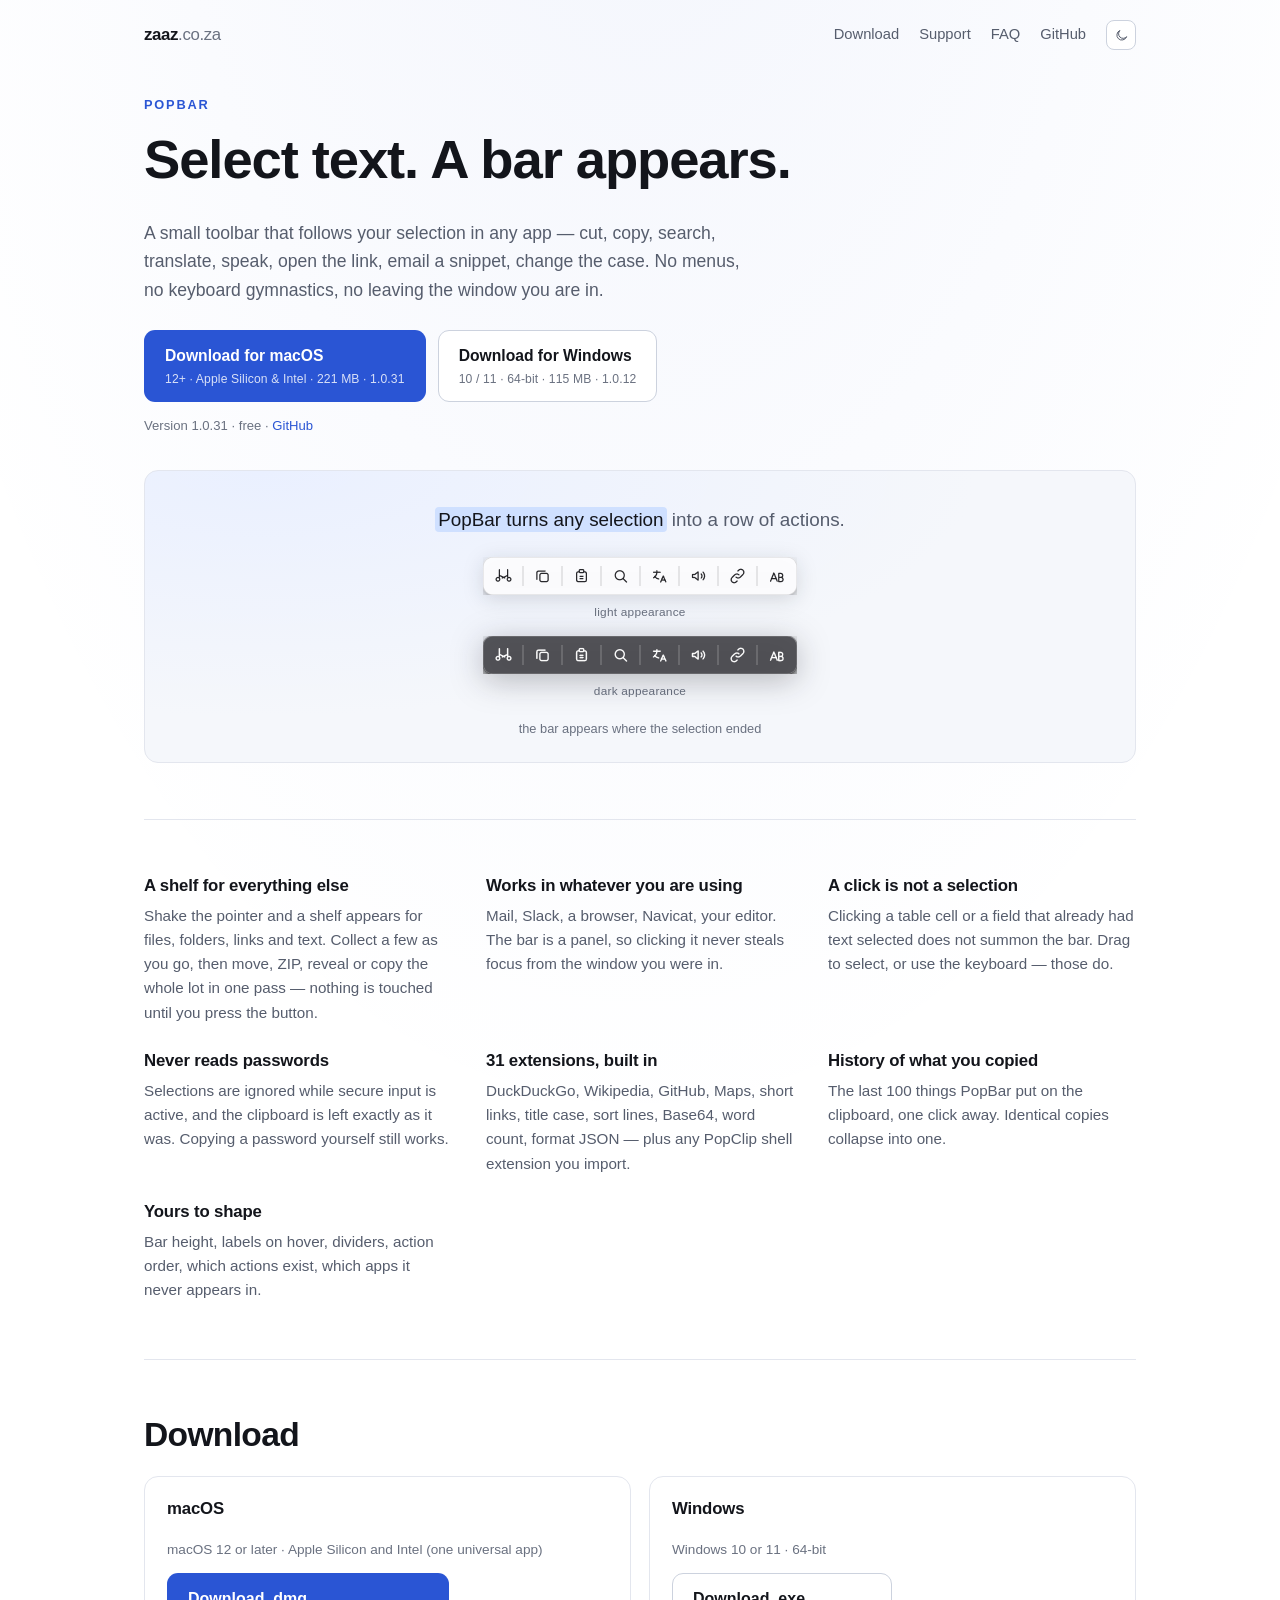
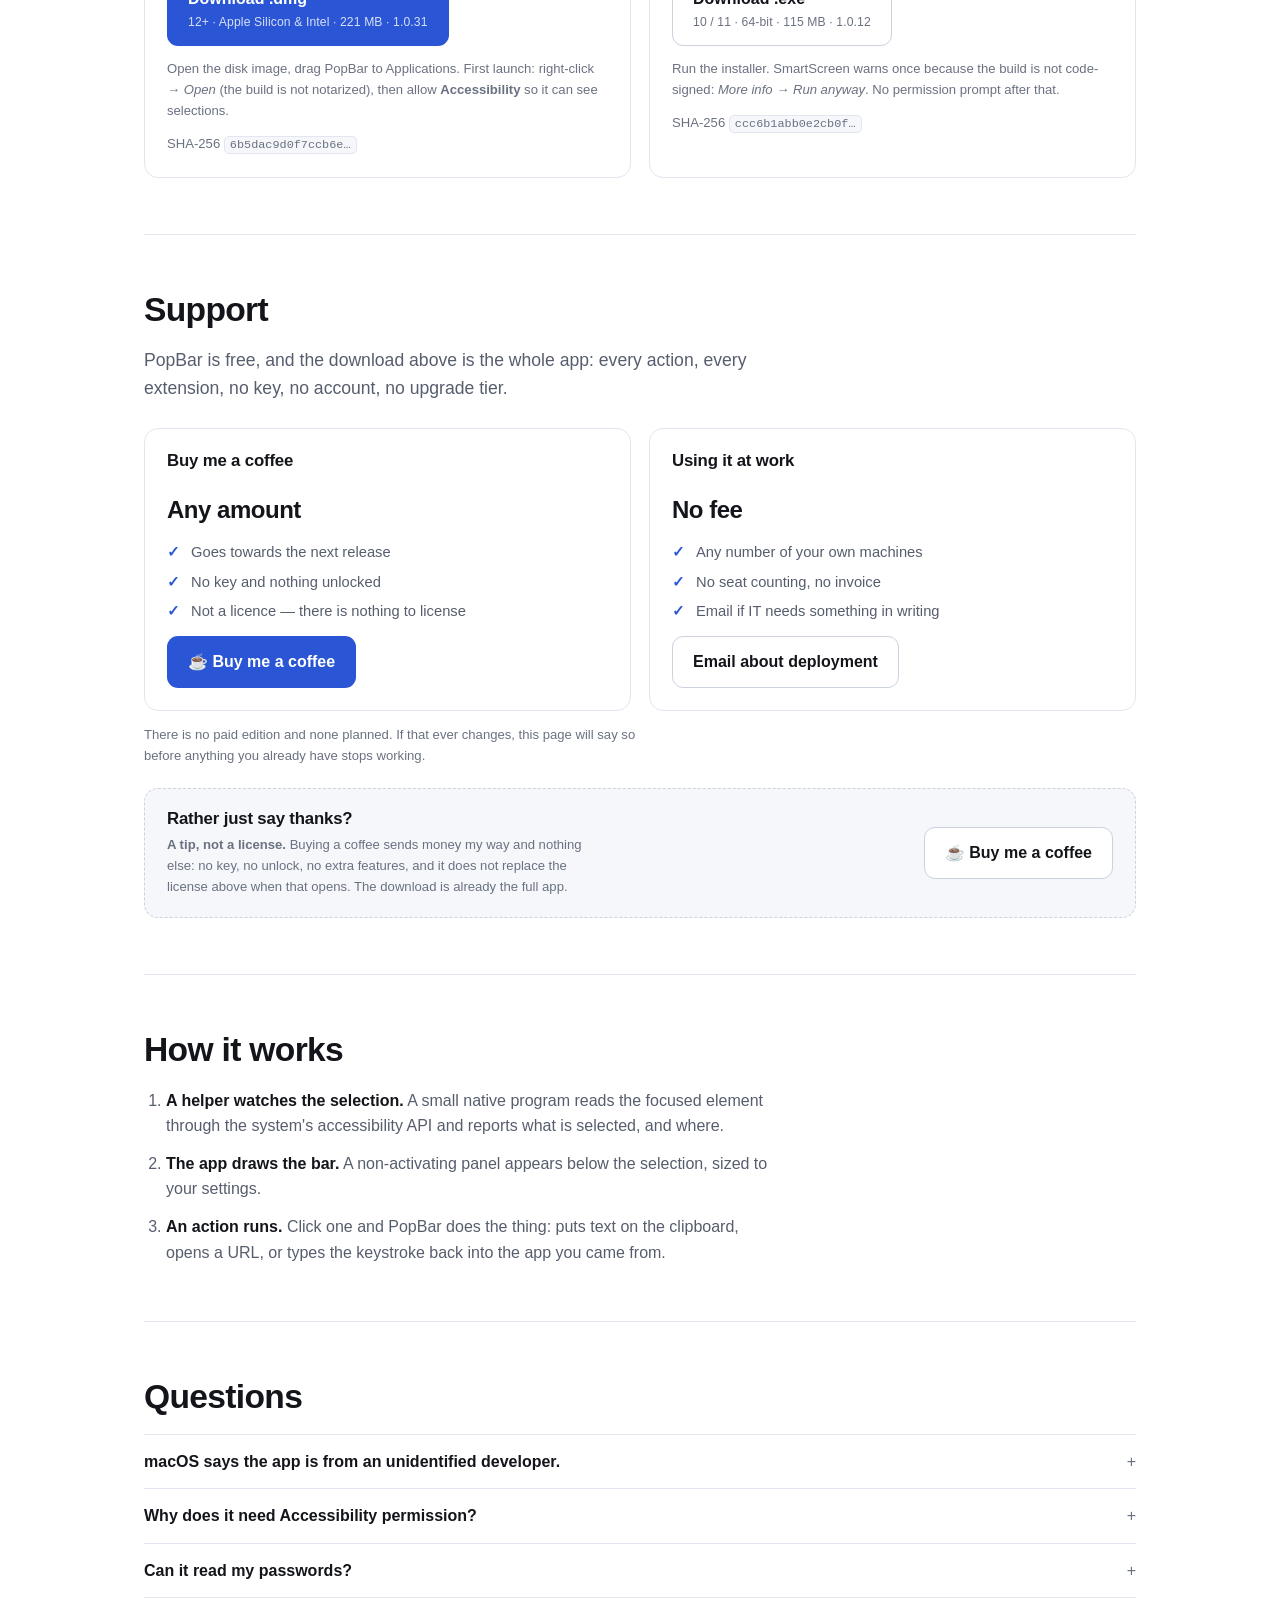
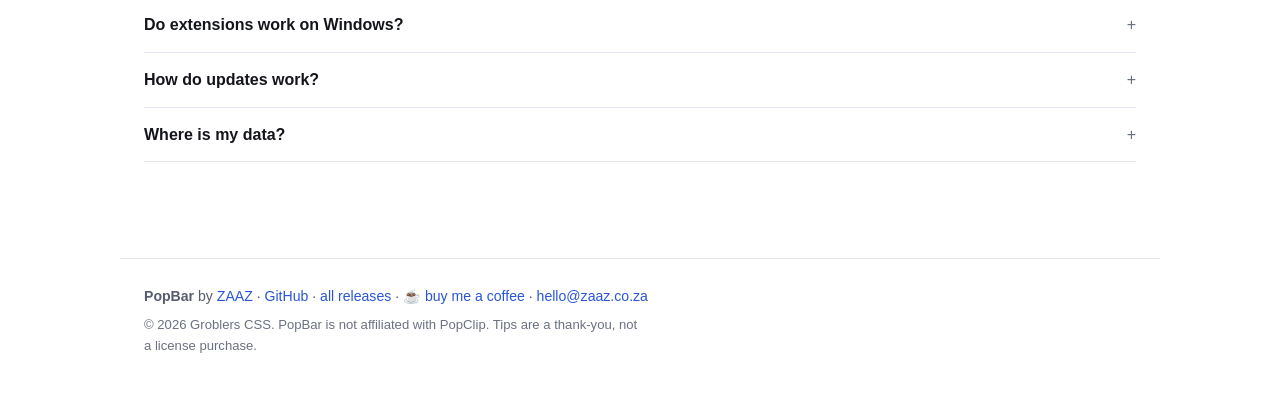
==== web/index.html @ 4520d565 "Site: PopBar 1.0.31" ====
<!doctype html>
<html lang="en">
<head>
<meta charset="utf-8" />
<meta name="viewport" content="width=device-width, initial-scale=1" />
<meta name="theme-color" content="#ffffff" />
<script>
/* Runs in <head>, synchronously, before the stylesheet paints: resolving the
   theme later would show one palette and then swap to the other. An explicit
   choice wins, otherwise the OS decides — and with no script at all the CSS
   still follows the OS, because `color-scheme: light dark` is enough. */
(function () {
  var root = document.documentElement;
  var KEY = 'popbar-theme';
  var system = window.matchMedia('(prefers-color-scheme: dark)');
  var meta = document.querySelector('meta[name="theme-color"]');

  function stored() {
    try {
      var v = localStorage.getItem(KEY);
      return v === 'dark' || v === 'light' ? v : null;
    } catch (e) {
      return null; // private mode, storage full: keep following the OS
    }
  }

  function preferred() {
    var v = stored();
    return v || (system.matches ? 'dark' : 'light');
  }

  function current() {
    return root.getAttribute('data-theme') === 'dark' ? 'dark' : 'light';
  }

  function apply(theme) {
    root.setAttribute('data-theme', theme);
    if (meta) meta.setAttribute('content', theme === 'dark' ? '#0d0f14' : '#ffffff');
    var btn = document.getElementById('theme-toggle');
    if (!btn) return;
    var dark = theme === 'dark';
    btn.setAttribute('aria-pressed', dark ? 'true' : 'false');
    btn.setAttribute('aria-label', dark ? 'Switch to light appearance' : 'Switch to dark appearance');
    btn.title = dark ? 'Light appearance' : 'Dark appearance';
  }

  apply(preferred());

  document.addEventListener('DOMContentLoaded', function () {
    apply(preferred());
    var btn = document.getElementById('theme-toggle');
    if (!btn) return;
    btn.addEventListener('click', function () {
      var next = current() === 'dark' ? 'light' : 'dark';
      try { localStorage.setItem(KEY, next); } catch (e) {}
      apply(next);
    });
  });

  // While nothing has been chosen, keep following the OS as it changes.
  function onChange() { if (!stored()) apply(preferred()); }
  if (system.addEventListener) system.addEventListener('change', onChange);
  else if (system.addListener) system.addListener(onChange);
})();
</script>
<title>PopBar — instant actions for selected text</title>
<meta name="description" content="Select text in any app and a small bar of actions appears next to it. Cut, copy, search, translate, speak, open links. macOS and Windows, one download each." />
<meta property="og:title" content="PopBar — instant actions for selected text" />
<meta property="og:description" content="A small toolbar that follows your selection, on macOS and Windows." />
<meta property="og:type" content="website" />
<meta property="og:url" content="https://zaaz.co.za/popbar/" />
<meta property="og:image" content="https://zaaz.co.za/popbar/assets/card.png?v=20261123b" />
<meta property="og:image:width" content="1200" />
<meta property="og:image:height" content="630" />
<meta property="og:image:alt" content="The PopBar bar in light and dark appearance" />
<meta name="twitter:card" content="summary_large_image" />
<link rel="icon" href="assets/icon.png?v=20261123b" />
<!-- The ?v= token busts the browser and CDN cache. Every local file this page
     links carries it: the stylesheet, the script and the three images in
     assets/. Bump the token on all five references whenever any one of those
     files changes, or visitors keep the old copy. -->
<link rel="stylesheet" href="style.css?v=20261123b" />
</head>
<body>

<header class="site">
  <a class="brand" href="/">zaaz<span>.co.za</span></a>
  <nav>
    <a href="#download">Download</a>
    <a href="#support">Support</a>
    <a href="#faq">FAQ</a>
    <a href="https://github.com/HybridRCG/PopBar" rel="noopener">GitHub</a>
    <button id="theme-toggle" class="theme-toggle" type="button" aria-pressed="false"
            aria-label="Switch to dark appearance" title="Dark appearance">
      <svg class="icon-moon" viewBox="0 0 24 24" aria-hidden="true"><path d="M20 14.5A8 8 0 1 1 9.5 4a6.5 6.5 0 0 0 10.5 10.5z"/></svg>
      <svg class="icon-sun" viewBox="0 0 24 24" aria-hidden="true"><circle cx="12" cy="12" r="4"/><path d="M12 2.6v2M12 19.4v2M2.6 12h2M19.4 12h2M5.3 5.3l1.4 1.4M17.3 17.3l1.4 1.4M18.7 5.3l-1.4 1.4M6.7 17.3l-1.4 1.4"/></svg>
    </button>
  </nav>
</header>

<main>

  <section class="hero">
    <p class="eyebrow">PopBar</p>
    <h1>Select text. A bar appears.</h1>
    <p class="lede">
      A small toolbar that follows your selection in any app — cut, copy, search, translate,
      speak, open the link, email a snippet, change the case. No menus, no keyboard gymnastics,
      no leaving the window you are in.
    </p>
    <div class="actions">
      <!-- hrefs start on the releases page and are replaced with the exact
           asset by downloads.js; with JavaScript off they still work. -->
      <a class="btn primary" data-download="mac" href="https://github.com/HybridRCG/PopBar/releases/latest">
        <span class="btn-label" data-role="label" data-hero="Download for macOS">Download for macOS</span>
        <span class="btn-meta" data-role="meta">Apple Silicon &amp; Intel</span>
      </a>
      <a class="btn" data-download="win" href="https://github.com/HybridRCG/PopBar/releases/latest">
        <span class="btn-label" data-role="label" data-hero="Download for Windows">Download for Windows</span>
        <span class="btn-meta" data-role="meta">64-bit</span>
      </a>
    </div>
    <p class="fineprint">Version <span data-version>1.0.31</span> · free · <a href="https://github.com/HybridRCG/PopBar" rel="noopener">GitHub</a></p>

    <div class="demo">
      <div class="demo-text">
        <span class="sel">PopBar turns any selection</span> into a row of actions.
      </div>

      <!-- Captured from the app's own bar window by `npm run screenshots`:
           real markup, real stylesheet, real icons, rendered offscreen. -->
      <figure class="shot">
        <img src="assets/bar-light.png?v=20261123b" width="628" height="76"
             alt="The PopBar bar in light appearance: cut, copy, paste, search web, translate, speak, open link and UPPERCASE" />
        <figcaption>light appearance</figcaption>
      </figure>
      <figure class="shot dark">
        <img src="assets/bar-dark.png?v=20261123b" width="628" height="76"
             alt="The same PopBar bar in dark appearance" />
        <figcaption>dark appearance</figcaption>
      </figure>

      <p class="demo-label">the bar appears where the selection ended</p>
    </div>
  </section>

  <section class="features">
    <article>
      <h3>A shelf for everything else</h3>
      <p>Shake the pointer and a shelf appears for files, folders, links and text. Collect a few as you go, then move, ZIP, reveal or copy the whole lot in one pass — nothing is touched until you press the button.</p>
    </article>
    <article>
      <h3>Works in whatever you are using</h3>
      <p>Mail, Slack, a browser, Navicat, your editor. The bar is a panel, so clicking it never steals focus from the window you were in.</p>
    </article>
    <article>
      <h3>A click is not a selection</h3>
      <p>Clicking a table cell or a field that already had text selected does not summon the bar. Drag to select, or use the keyboard — those do.</p>
    </article>
    <article>
      <h3>Never reads passwords</h3>
      <p>Selections are ignored while secure input is active, and the clipboard is left exactly as it was. Copying a password yourself still works.</p>
    </article>
    <article>
      <h3>31 extensions, built in</h3>
      <p>DuckDuckGo, Wikipedia, GitHub, Maps, short links, title case, sort lines, Base64, word count, format JSON — plus any PopClip shell extension you import.</p>
    </article>
    <article>
      <h3>History of what you copied</h3>
      <p>The last 100 things PopBar put on the clipboard, one click away. Identical copies collapse into one.</p>
    </article>
    <article>
      <h3>Yours to shape</h3>
      <p>Bar height, labels on hover, dividers, action order, which actions exist, which apps it never appears in.</p>
    </article>
  </section>

  <section id="download" class="download">
    <h2>Download</h2>
    <div class="cards">
      <div class="card">
        <h3>macOS</h3>
        <p class="req">macOS 12 or later · Apple Silicon and Intel (one universal app)</p>
        <a class="btn primary" data-download="mac" href="https://github.com/HybridRCG/PopBar/releases/latest">
          <span data-role="label">Download .dmg</span>
          <span class="btn-meta" data-role="meta">Apple Silicon &amp; Intel</span>
        </a>
        <p class="fineprint">Open the disk image, drag PopBar to Applications. First launch: right-click → <em>Open</em> (the build is not notarized), then allow <strong>Accessibility</strong> so it can see selections.</p>
        <p class="fineprint">SHA-256 <code data-sha="mac">from the release</code></p>
      </div>
      <div class="card">
        <h3>Windows</h3>
        <p class="req">Windows 10 or 11 · 64-bit</p>
        <a class="btn" data-download="win" href="https://github.com/HybridRCG/PopBar/releases/latest">
          <span data-role="label">Download .exe</span>
          <span class="btn-meta" data-role="meta">64-bit</span>
        </a>
        <p class="fineprint">Run the installer. SmartScreen warns once because the build is not code-signed: <em>More info → Run anyway</em>. No permission prompt after that.</p>
        <p class="fineprint">SHA-256 <code data-sha="win">from the release</code></p>
      </div>
    </div>
  </section>

  <section id="support" class="buy">
    <h2>Support</h2>
    <p class="lede">PopBar is free, and the download above is the whole app: every action, every extension, no key, no account, no upgrade tier.</p>

    <div class="cards">
      <div class="card">
        <h3>Buy me a coffee</h3>
        <p class="price">Any amount</p>
        <ul class="ticks">
          <li>Goes towards the next release</li>
          <li>No key and nothing unlocked</li>
          <li>Not a licence — there is nothing to license</li>
        </ul>
        <a class="btn primary" href="https://buymeacoffee.com/hybridrcg" rel="noopener">☕ Buy me a coffee</a>
      </div>
      <div class="card">
        <h3>Using it at work</h3>
        <p class="price">No fee</p>
        <ul class="ticks">
          <li>Any number of your own machines</li>
          <li>No seat counting, no invoice</li>
          <li>Email if IT needs something in writing</li>
        </ul>
        <a class="btn" href="mailto:hello@zaaz.co.za?subject=PopBar%20deployment">Email about deployment</a>
      </div>
    </div>

    <p class="fineprint">
      There is no paid edition and none planned. If that ever changes, this page will say so
      before anything you already have stops working.
    </p>

    <div class="support">
      <div>
        <h3>Rather just say thanks?</h3>
        <p class="fineprint">
          <strong>A tip, not a license.</strong> Buying a coffee sends money my way and nothing else:
          no key, no unlock, no extra features, and it does not replace the license above when that
          opens. The download is already the full app.
        </p>
      </div>
      <a class="btn" href="https://buymeacoffee.com/hybridrcg" rel="noopener">☕ Buy me a coffee</a>
    </div>
  </section>

  <section class="how">
    <h2>How it works</h2>
    <ol class="steps">
      <li><strong>A helper watches the selection.</strong> A small native program reads the focused element through the system's accessibility API and reports what is selected, and where.</li>
      <li><strong>The app draws the bar.</strong> A non-activating panel appears below the selection, sized to your settings.</li>
      <li><strong>An action runs.</strong> Click one and PopBar does the thing: puts text on the clipboard, opens a URL, or types the keystroke back into the app you came from.</li>
    </ol>
  </section>

  <section id="faq" class="faq">
    <h2>Questions</h2>

    <details>
      <summary>macOS says the app is from an unidentified developer.</summary>
      <p>It is not notarized with an Apple Developer ID yet. Right-click the app → <em>Open</em> once, or run <code>xattr -cr /Applications/PopBar.app</code>. After that it launches normally.</p>
    </details>

    <details>
      <summary>Why does it need Accessibility permission?</summary>
      <p>That is the only way macOS lets a program read what another app has selected. PopBar asks for nothing else — no screen recording, no full disk access, no network access beyond update checks.</p>
    </details>

    <details>
      <summary>Can it read my passwords?</summary>
      <p>No. While secure input is active the helper reports nothing at all, and the clipboard fallback is skipped. Your own copy and paste in a password field are untouched.</p>
    </details>

    <details>
      <summary>Do extensions work on Windows?</summary>
      <p>Not yet — extensions are shell scripts, so they are hidden on Windows rather than offered and failing. The built-in actions all work there.</p>
    </details>

    <details>
      <summary>How do updates work?</summary>
      <p>PopBar checks the GitHub releases shortly after launch and replaces itself in place on both platforms: it downloads the new build, checks its SHA-512, swaps it in and reopens. macOS keeps the Accessibility permission you granted across updates; if it ever asks again after one, grant it once.</p>
    </details>

    <details>
      <summary>Where is my data?</summary>
      <p>In one folder on your machine (<code>~/Library/Application Support/PopBar</code>, or <code>%APPDATA%\PopBar</code>), readable only by you. Nothing is uploaded anywhere.</p>
    </details>
  </section>

</main>

<footer class="site">
  <p>
    <strong>PopBar</strong> by <a href="https://zaaz.co.za">ZAAZ</a> ·
    <a href="https://github.com/HybridRCG/PopBar" rel="noopener">GitHub</a> ·
    <a href="https://github.com/HybridRCG/PopBar/releases" rel="noopener">all releases</a> ·
    <a href="https://buymeacoffee.com/hybridrcg" rel="noopener">☕ buy me a coffee</a> ·
    <a href="mailto:hello@zaaz.co.za">hello@zaaz.co.za</a>
  </p>
  <p class="fineprint">© 2026 Groblers CSS. PopBar is not affiliated with PopClip. Tips are a thank-you, not a license purchase.</p>
</footer>

<script src="downloads.js?v=20261123b" defer></script>

</body>
</html>
---- web/style.css ----
/* PopBar site — one stylesheet, no build step, no external fonts or scripts.
   Every path is relative so the folder can live at zaaz.co.za/popbar. */

:root {
  /* Both themes are designed, not one with a filter over it: the light theme is
     paper white with a deep blue accent, the dark theme is near-black with a
     lighter accent and softer borders, so nothing glares or disappears.

     Each token carries both values in one `light-dark()` call, so there is no
     copy of the palette to keep in sync with a media query. Which side wins is
     decided by `color-scheme`, which an explicit choice overrides below. */
  color-scheme: light dark;

  --radius: 14px;

  --ink: light-dark(#13151b, #eef1f7);
  --ink-soft: light-dark(#565d6d, #b2b9c7);
  --ink-faint: light-dark(#6a7180, #9aa1b0);
  --page: light-dark(#ffffff, #0d0f14);
  --page-tint: light-dark(#f5f7fb, #151922);
  --raise: light-dark(#ffffff, #13171f);
  --line: light-dark(#e3e6ee, #252a35);
  --line-strong: light-dark(#ccd2de, #343b49);
  --accent: light-dark(#2a55d4, #8aa6ff);
  --accent-ink: light-dark(#ffffff, #0a0f1e);
  --accent-soft: light-dark(#eaf0ff, #1a2133);
  --sel: light-dark(#cfe0ff, #33497a);
  --glow: light-dark(rgba(42, 85, 212, 0.06), rgba(138, 166, 255, 0.08));
  --shadow:
    0 1px 2px light-dark(rgba(16, 18, 26, 0.06), rgba(0, 0, 0, 0.45)),
    0 12px 32px light-dark(rgba(16, 18, 26, 0.08), rgba(0, 0, 0, 0.5));

  /* The bar screenshots carry their own background, so each appearance needs its
     own shadow: a dark bar on a white page needs more lift than a light one. */
  --shot-light: drop-shadow(0 4px 10px light-dark(rgba(16, 18, 26, 0.15), rgba(0, 0, 0, 0.5)));
  --shot-dark: drop-shadow(0 6px 16px light-dark(rgba(16, 18, 26, 0.3), rgba(0, 0, 0, 0.4)));
}

/* A chosen theme wins over the OS; with no choice, `color-scheme: light dark`
   above follows the OS by itself, before any script runs. */
:root[data-theme="light"] { color-scheme: light; }
:root[data-theme="dark"] { color-scheme: dark; }

* { box-sizing: border-box; }

html { scroll-behavior: smooth; }

body {
  margin: 0;
  /* Kept as separate longhands: a colour cannot be one layer of a multi-layer
     `background` shorthand, and the whole declaration would be dropped. */
  background-color: var(--page);
  background-image: radial-gradient(90% 60% at 50% -10%, var(--glow), transparent 70%);
  background-repeat: no-repeat;
  color: var(--ink);
  font: 16px/1.6 -apple-system, BlinkMacSystemFont, "Segoe UI", Inter, Roboto, Helvetica, Arial, sans-serif;
  -webkit-font-smoothing: antialiased;
}

a { color: var(--accent); text-decoration: none; }
a:hover { text-decoration: underline; }

a:focus-visible, .btn:focus-visible, summary:focus-visible {
  outline: 2px solid var(--accent);
  outline-offset: 3px;
  border-radius: 6px;
}

h1, h2, h3 { line-height: 1.15; letter-spacing: -0.02em; margin: 0 0 0.5em; }
h1 { font-size: clamp(2.1rem, 5vw, 3.4rem); font-weight: 680; }
h2 { font-size: clamp(1.5rem, 3vw, 2.1rem); font-weight: 660; }
h3 { font-size: 1.05rem; font-weight: 640; letter-spacing: -0.01em; }

code {
  font: 0.84em/1.5 ui-monospace, SFMono-Regular, Menlo, Consolas, monospace;
  background: var(--page-tint);
  border: 1px solid var(--line);
  border-radius: 5px;
  padding: 1px 5px;
  word-break: break-all;
}

/* ---------------------------------------------------------------- header */

.site {
  max-width: 1040px;
  margin: 0 auto;
  padding: 20px 24px;
  display: flex;
  align-items: center;
  justify-content: space-between;
  gap: 16px;
}

header.site { border-bottom: 1px solid transparent; }

.brand {
  font-weight: 700;
  letter-spacing: -0.02em;
  color: var(--ink);
  font-size: 1.05rem;
}
.brand span { color: var(--ink-faint); font-weight: 500; }

header.site nav { display: flex; align-items: center; gap: 20px; font-size: 0.92rem; }
header.site nav a { color: var(--ink-soft); }
header.site nav a:hover { color: var(--ink); text-decoration: none; }

/* The light/dark switch: small, quiet, and the only button in the header. */
.theme-toggle {
  display: grid;
  place-items: center;
  width: 30px;
  height: 30px;
  padding: 0;
  border: 1px solid var(--line-strong);
  border-radius: 8px;
  background: var(--raise);
  color: var(--ink-soft);
  cursor: pointer;
}
.theme-toggle:hover { color: var(--ink); border-color: var(--ink-faint); }
.theme-toggle svg {
  width: 15px;
  height: 15px;
  fill: none;
  stroke: currentColor;
  stroke-width: 1.6;
  stroke-linecap: round;
  stroke-linejoin: round;
}
.theme-toggle .icon-sun { display: none; }
:root[data-theme="dark"] .theme-toggle .icon-moon { display: none; }
:root[data-theme="dark"] .theme-toggle .icon-sun { display: block; }

/* ------------------------------------------------------------------ main */

main { max-width: 1040px; margin: 0 auto; padding: 0 24px 40px; }

section { padding: 56px 0; border-top: 1px solid var(--line); }
.hero { border-top: 0; padding-top: 24px; }

.eyebrow {
  font-size: 0.8rem;
  font-weight: 650;
  letter-spacing: 0.14em;
  text-transform: uppercase;
  color: var(--accent);
  margin: 0 0 14px;
}

.lede { font-size: 1.1rem; color: var(--ink-soft); max-width: 62ch; margin: 0 0 26px; }

.actions { display: flex; flex-wrap: wrap; gap: 12px; margin-bottom: 12px; }

.btn {
  display: inline-flex;
  flex-direction: column;
  gap: 2px;
  padding: 12px 20px;
  border-radius: 11px;
  border: 1px solid var(--line-strong);
  background: var(--raise);
  color: var(--ink);
  font-weight: 600;
  text-decoration: none;
  transition: transform 0.06s ease, box-shadow 0.15s ease, background 0.15s ease;
}
.btn:hover { text-decoration: none; box-shadow: var(--shadow); transform: translateY(-1px); }
.btn:active { transform: translateY(0); }
.btn-label { font-size: 0.98rem; }
.btn-meta { font-size: 0.76rem; font-weight: 500; color: var(--ink-faint); letter-spacing: 0.01em; }

.btn.primary {
  background: var(--accent);
  border-color: transparent;
  color: var(--accent-ink);
}
.btn.primary .btn-meta { color: light-dark(rgba(255, 255, 255, 0.82), rgba(10, 15, 30, 0.72)); }

.fineprint { font-size: 0.82rem; color: var(--ink-faint); max-width: 68ch; }
.fineprint code { font-size: 0.74rem; }

/* -------------------------------------------------------------- the demo */

.demo {
  margin-top: 34px;
  padding: 34px 26px 22px;
  border: 1px solid var(--line);
  border-radius: var(--radius);
  background:
    radial-gradient(120% 140% at 12% 0%, var(--accent-soft), transparent 60%),
    var(--page-tint);
}

.demo-text {
  font-size: 1.18rem;
  color: var(--ink-soft);
  text-align: center;
  margin-bottom: 22px;
}
.demo-text .sel {
  background: var(--sel);
  color: var(--ink);
  border-radius: 4px;
  padding: 2px 3px;
}

/* Real captures of the bar window, not a mock-up. The PNGs are 2× so they stay
   sharp on a retina display; the HTML width/height carry the aspect ratio. */
.shot {
  margin: 0 auto 14px;
  width: min(100%, 314px);
  text-align: center;
}
.shot img {
  display: block;
  width: 100%;
  height: auto;
  filter: var(--shot-light);
}
.shot figcaption {
  margin-top: 8px;
  font-size: 0.74rem;
  letter-spacing: 0.02em;
  color: var(--ink-faint);
}
.shot.dark img { filter: var(--shot-dark); }

.demo-label {
  margin: 18px 0 0;
  text-align: center;
  font-size: 0.8rem;
  color: var(--ink-faint);
}

/* -------------------------------------------------------------- features */

.features {
  display: grid;
  grid-template-columns: repeat(auto-fit, minmax(260px, 1fr));
  gap: 26px 34px;
  border-top: 1px solid var(--line);
}
.features article { margin: 0; }
.features p { margin: 0; color: var(--ink-soft); font-size: 0.95rem; }

/* ----------------------------------------------------------------- cards */

.cards {
  display: grid;
  grid-template-columns: repeat(auto-fit, minmax(280px, 1fr));
  gap: 18px;
  margin-top: 22px;
}

.card {
  border: 1px solid var(--line);
  border-radius: var(--radius);
  padding: 22px;
  background: var(--raise);
  display: flex;
  flex-direction: column;
  gap: 12px;
}
.card .req { margin: 0; font-size: 0.85rem; color: var(--ink-faint); }
.card .btn { align-self: flex-start; }
.card .fineprint { margin: 0; }

.price {
  margin: 0;
  font-size: 1.5rem;
  font-weight: 680;
  letter-spacing: -0.02em;
}

.ticks { list-style: none; margin: 0; padding: 0; display: grid; gap: 6px; }
.ticks li { position: relative; padding-left: 24px; font-size: 0.92rem; color: var(--ink-soft); }
.ticks li::before {
  content: "✓";
  position: absolute;
  left: 0;
  top: 0;
  color: var(--accent);
  font-weight: 700;
}

/* --------------------------------------------------------------- support */

.support {
  margin-top: 22px;
  padding: 20px 22px;
  border: 1px dashed var(--line-strong);
  border-radius: var(--radius);
  background: var(--page-tint);
  display: flex;
  flex-wrap: wrap;
  align-items: center;
  justify-content: space-between;
  gap: 16px;
}
.support h3 { margin: 0 0 6px; }
.support p { margin: 0; max-width: 60ch; }
.support .btn { align-self: center; }

/* ----------------------------------------------------------------- steps */

.steps { margin: 18px 0 0; padding-left: 22px; display: grid; gap: 12px; max-width: 72ch; }
.steps li { color: var(--ink-soft); }
.steps strong { color: var(--ink); }

/* ------------------------------------------------------------------- faq */

.faq details {
  border-bottom: 1px solid var(--line);
  padding: 14px 0;
}
.faq details:first-of-type { border-top: 1px solid var(--line); }
.faq summary {
  cursor: pointer;
  font-weight: 600;
  list-style: none;
}
.faq summary::-webkit-details-marker { display: none; }
.faq summary::after { content: "+"; float: right; color: var(--ink-faint); font-weight: 500; }
.faq details[open] summary::after { content: "–"; }
.faq details p { margin: 10px 0 0; color: var(--ink-soft); max-width: 72ch; }

/* ---------------------------------------------------------------- footer */

footer.site {
  display: block;
  border-top: 1px solid var(--line);
  padding: 26px 24px 44px;
  font-size: 0.88rem;
  color: var(--ink-soft);
}
footer.site p { margin: 0 0 6px; }

@media (max-width: 620px) {
  header.site { flex-wrap: wrap; }
  header.site nav { gap: 14px; font-size: 0.86rem; }
  section { padding: 40px 0; }
  .demo { padding: 24px 14px 18px; }
  .shot { width: min(100%, 300px); }
}
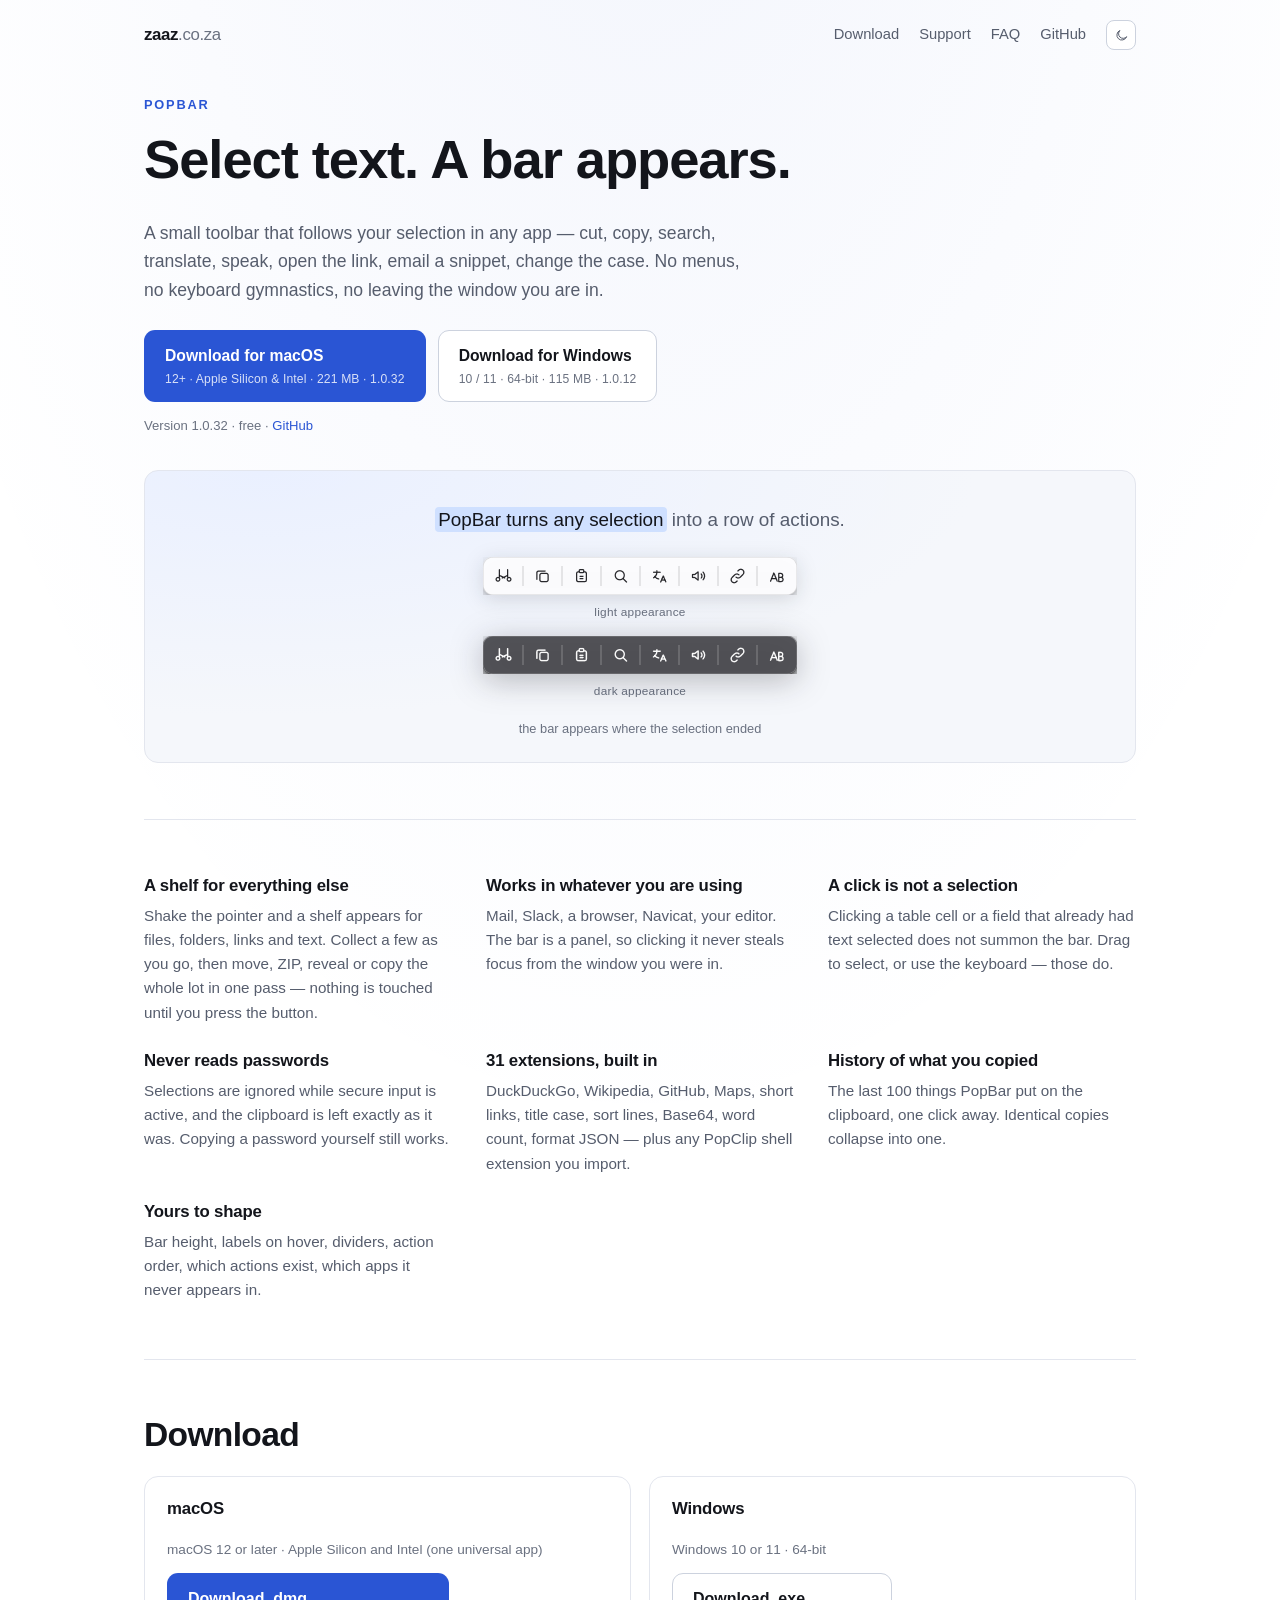
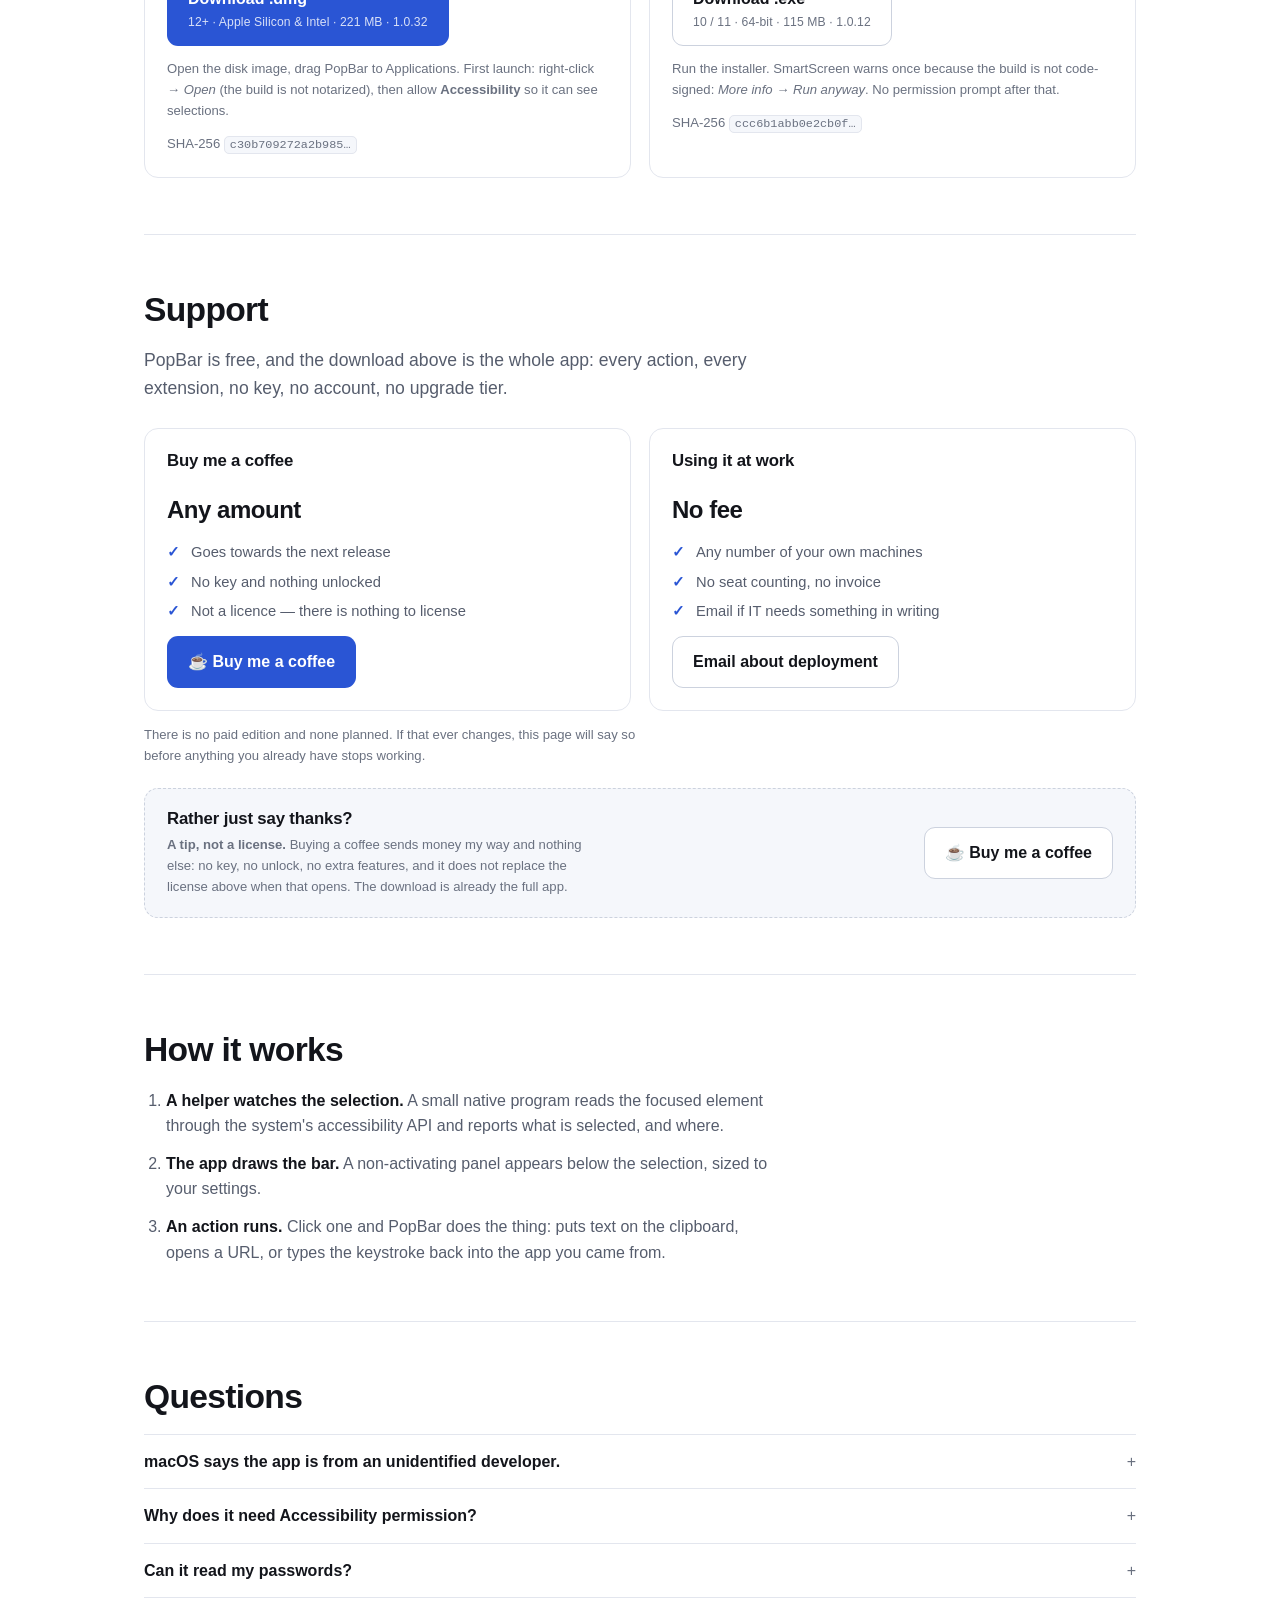
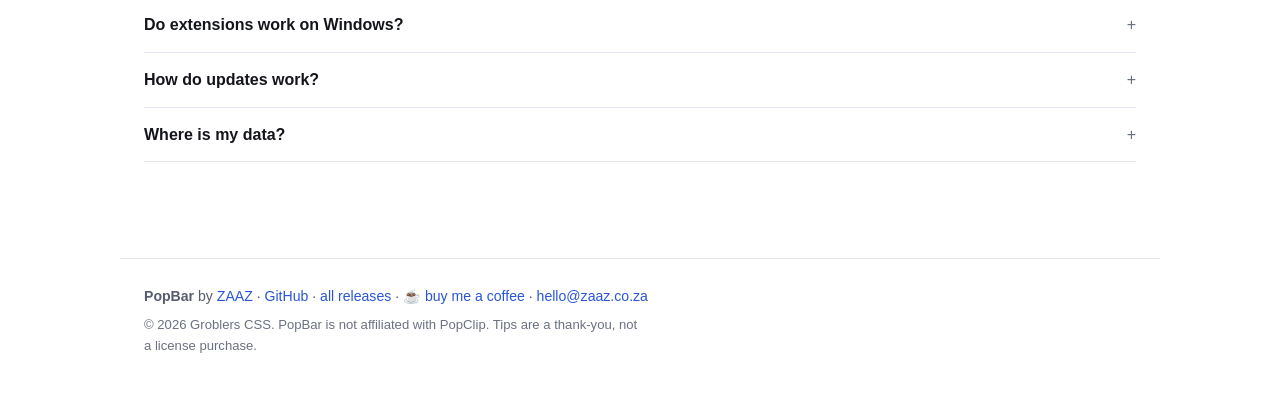
==== commit eee56762: "Site: PopBar 1.0.32" ====
--- a/web/index.html
+++ b/web/index.html
@@ -120,7 +120,7 @@
         <span class="btn-meta" data-role="meta">64-bit</span>
       </a>
     </div>
-    <p class="fineprint">Version <span data-version>1.0.31</span> · free · <a href="https://github.com/HybridRCG/PopBar" rel="noopener">GitHub</a></p>
+    <p class="fineprint">Version <span data-version>1.0.32</span> · free · <a href="https://github.com/HybridRCG/PopBar" rel="noopener">GitHub</a></p>
 
     <div class="demo">
       <div class="demo-text">
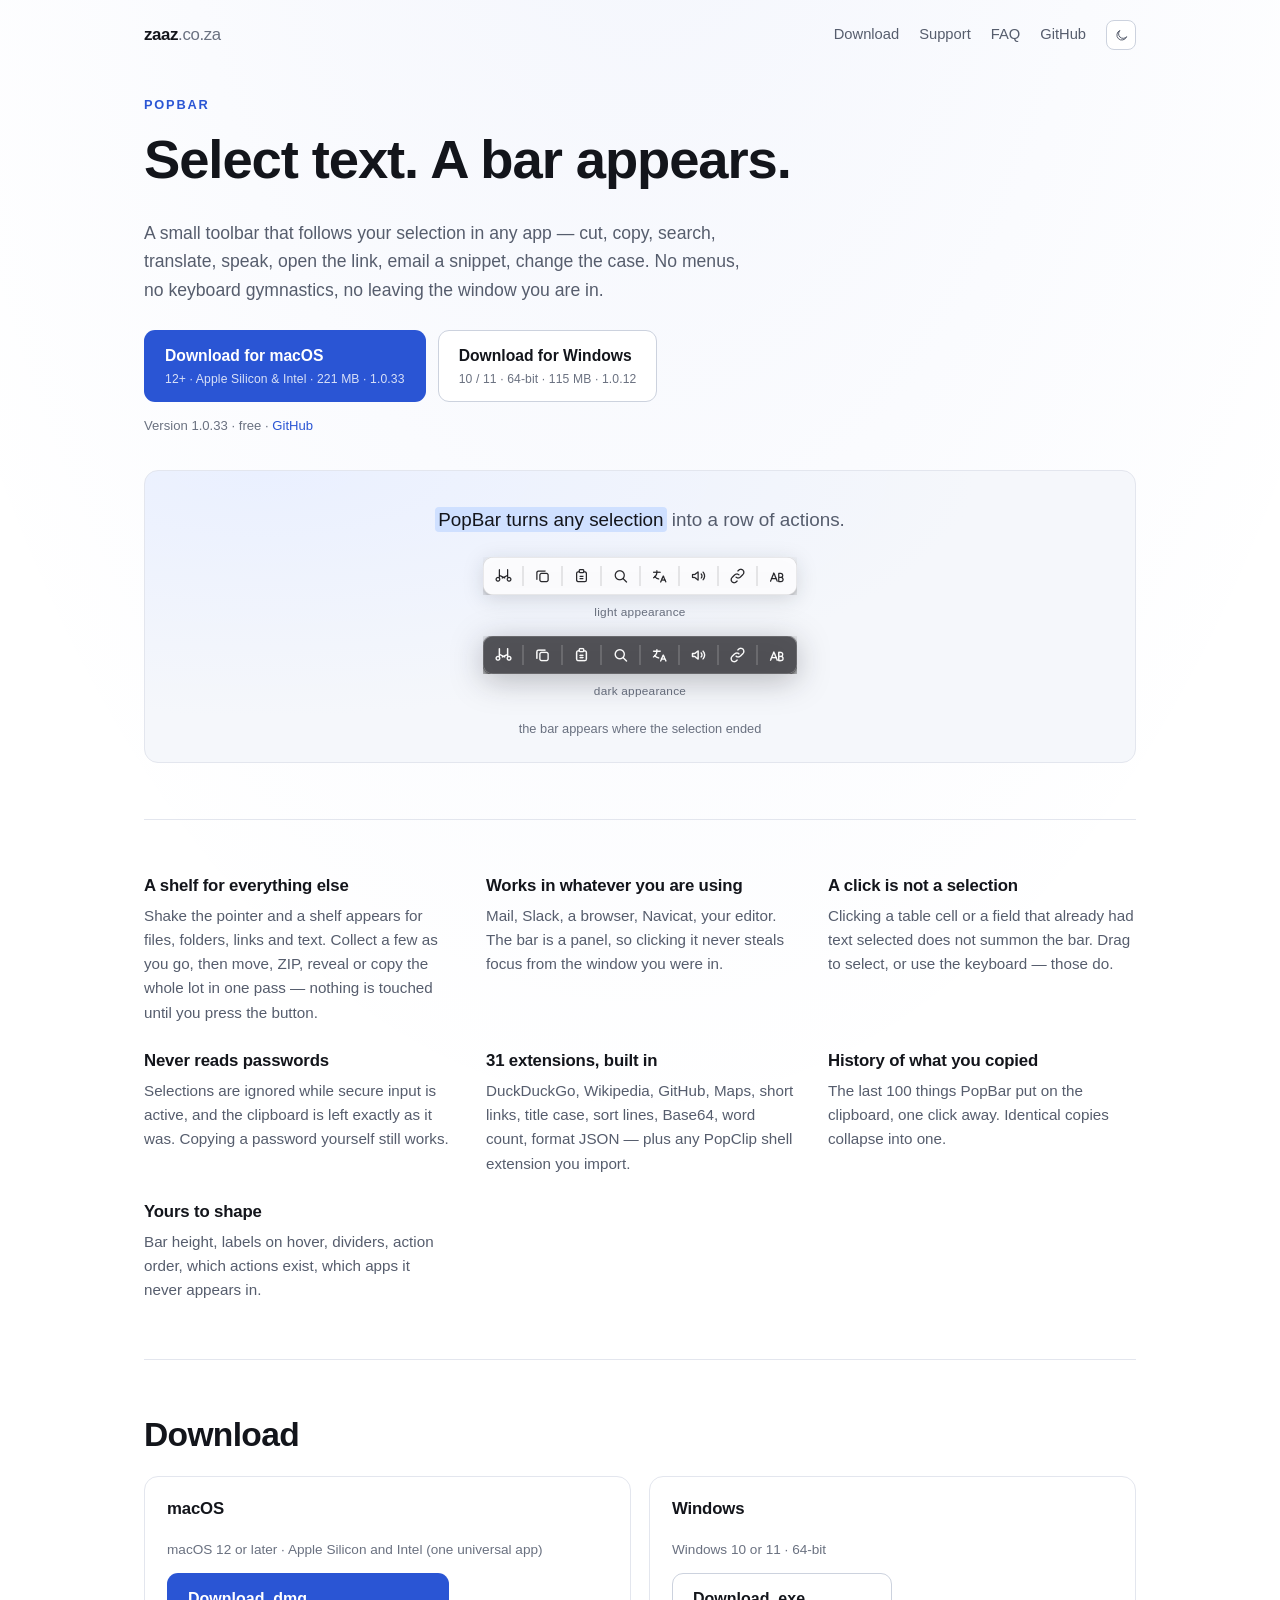
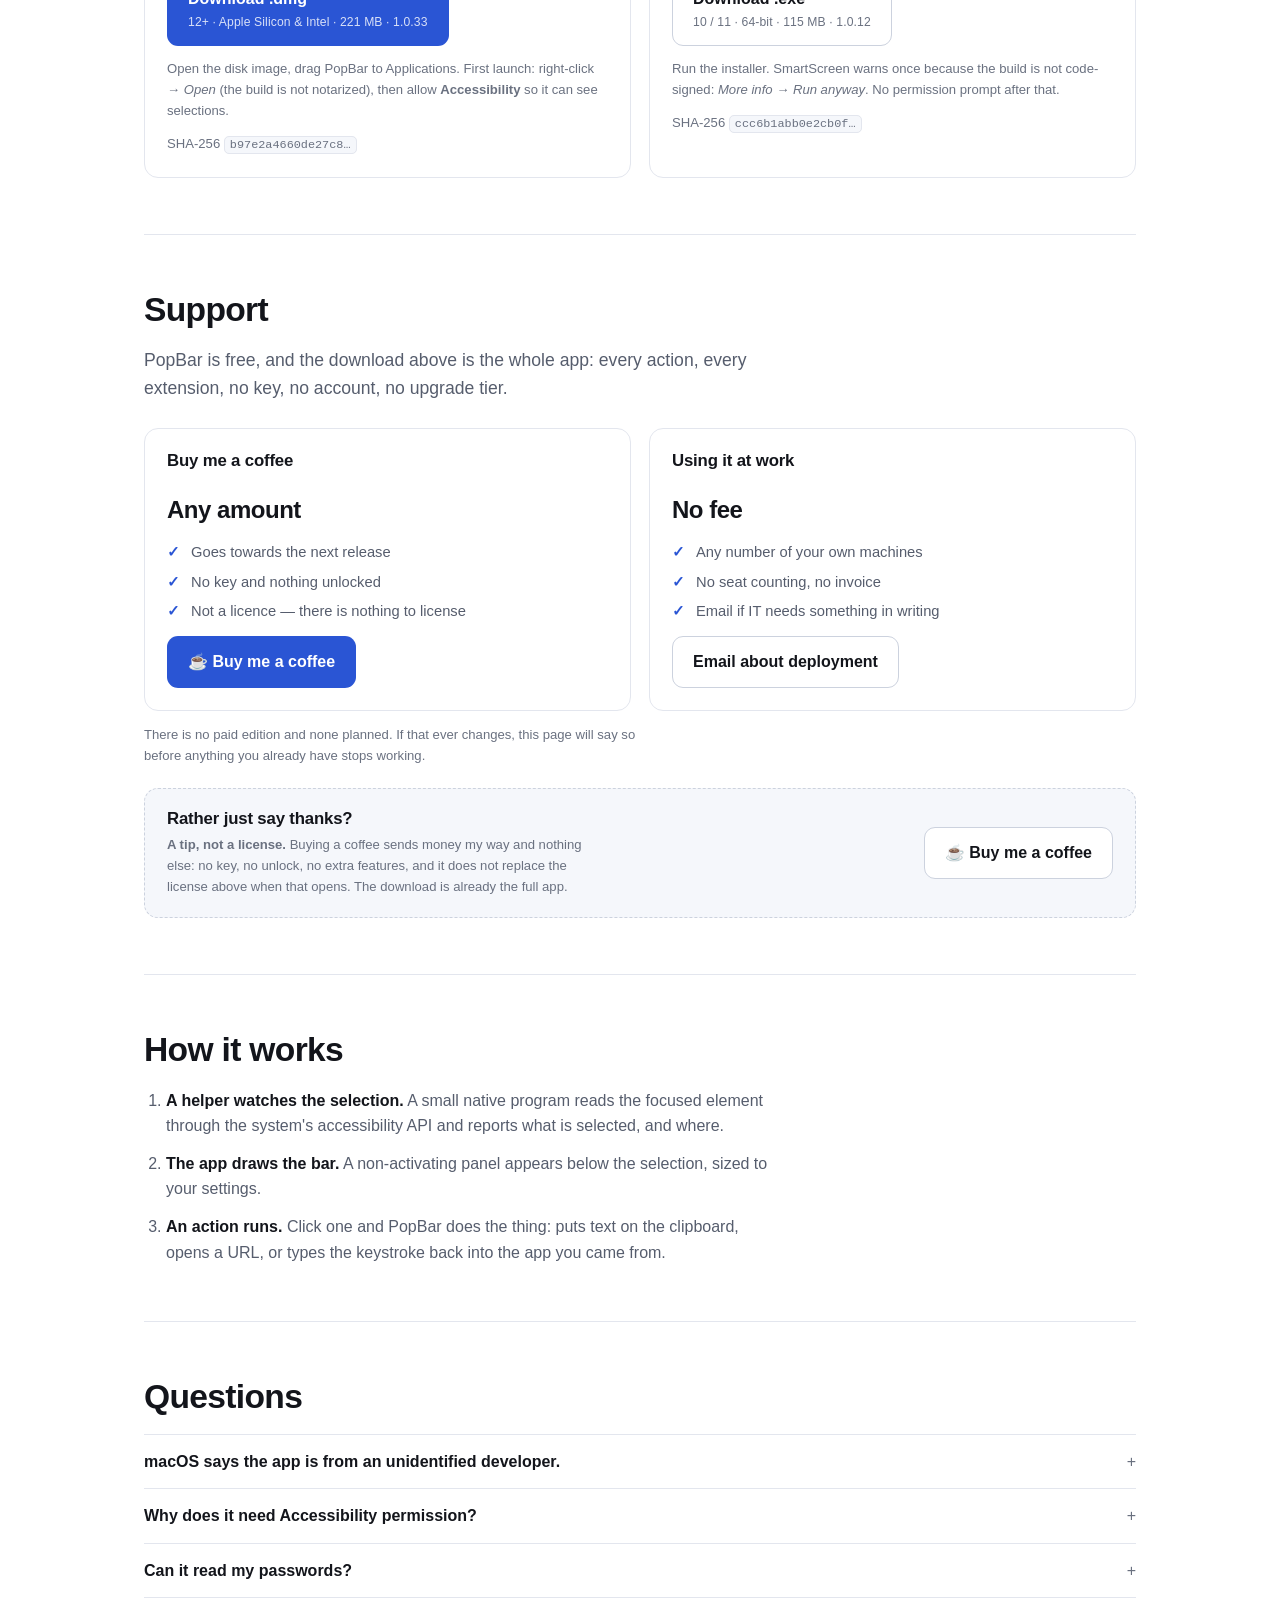
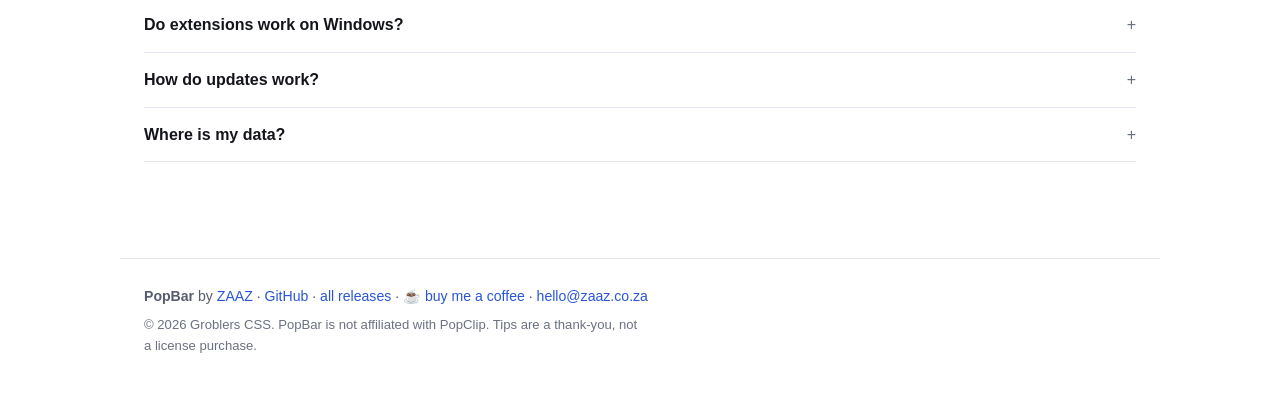
==== commit 36ea6845: "Site: PopBar 1.0.33" ====
--- a/web/index.html
+++ b/web/index.html
@@ -120,7 +120,7 @@
         <span class="btn-meta" data-role="meta">64-bit</span>
       </a>
     </div>
-    <p class="fineprint">Version <span data-version>1.0.32</span> · free · <a href="https://github.com/HybridRCG/PopBar" rel="noopener">GitHub</a></p>
+    <p class="fineprint">Version <span data-version>1.0.33</span> · free · <a href="https://github.com/HybridRCG/PopBar" rel="noopener">GitHub</a></p>
 
     <div class="demo">
       <div class="demo-text">
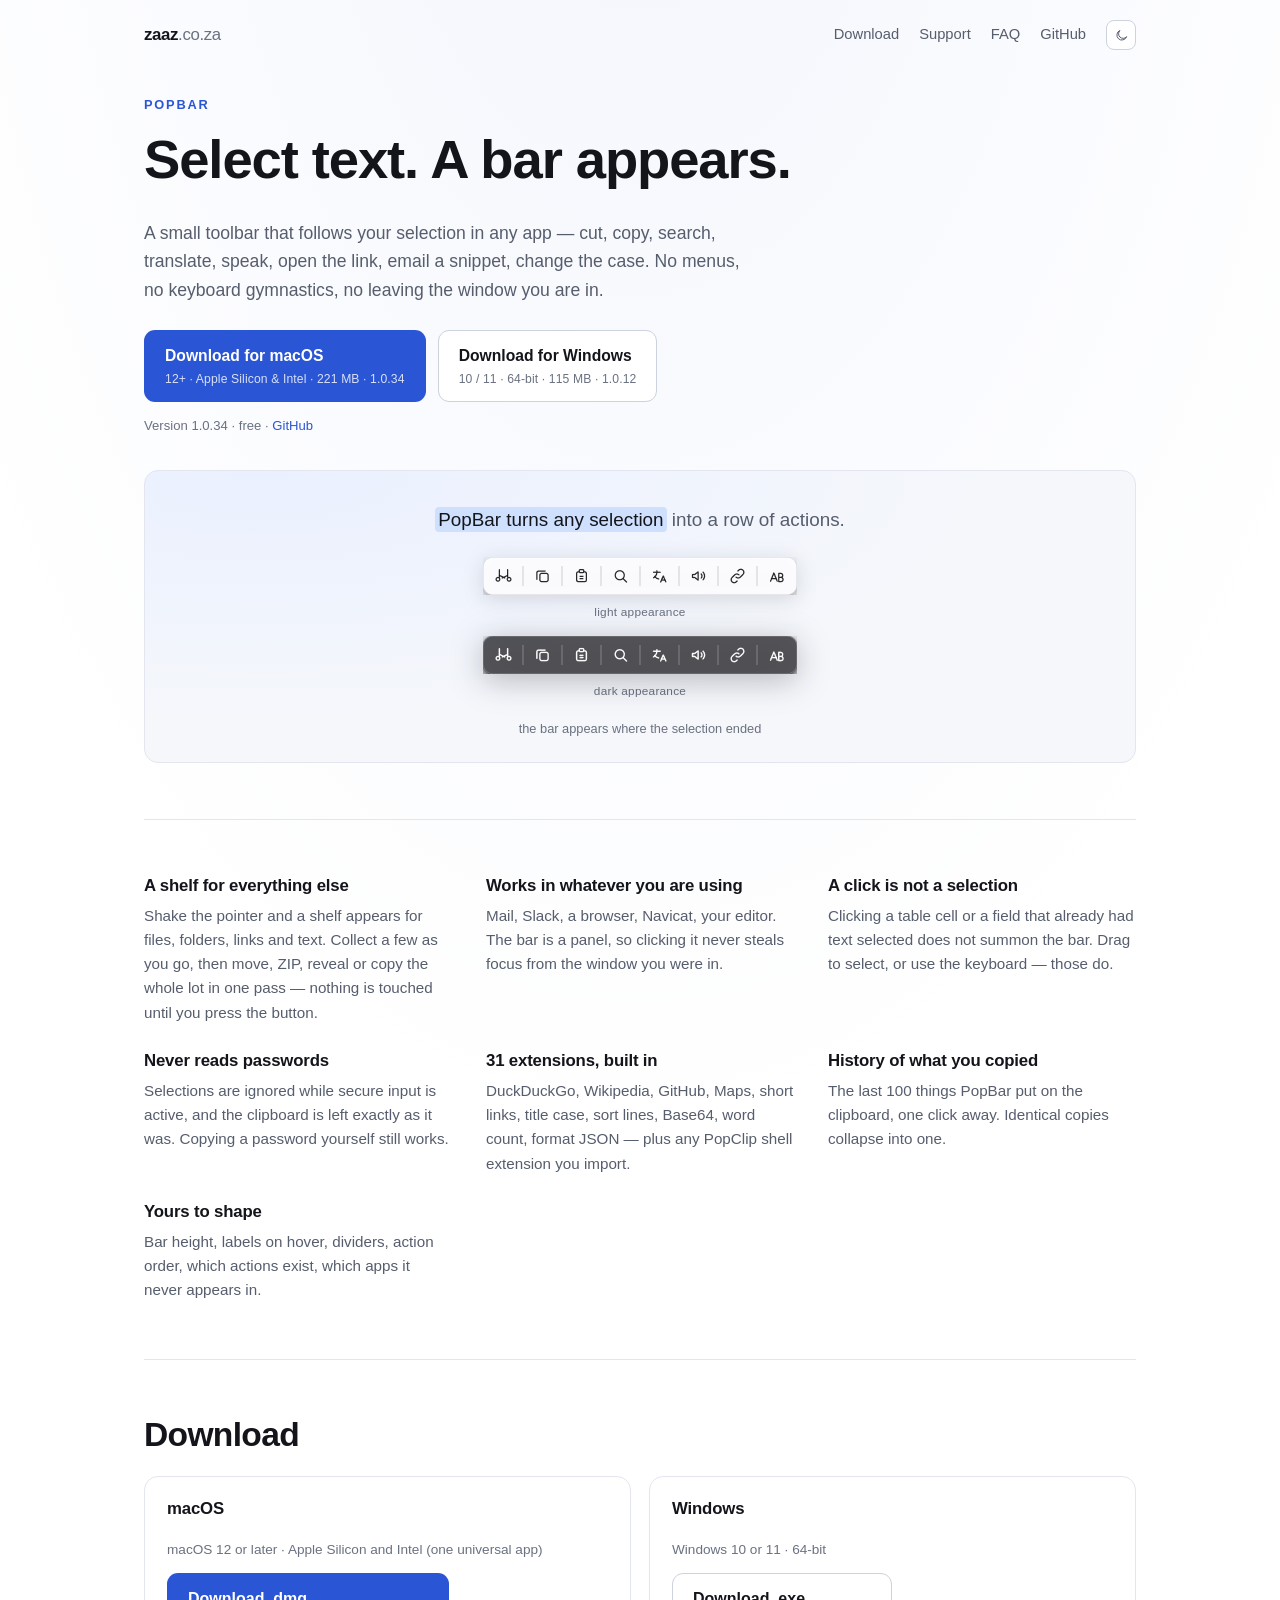
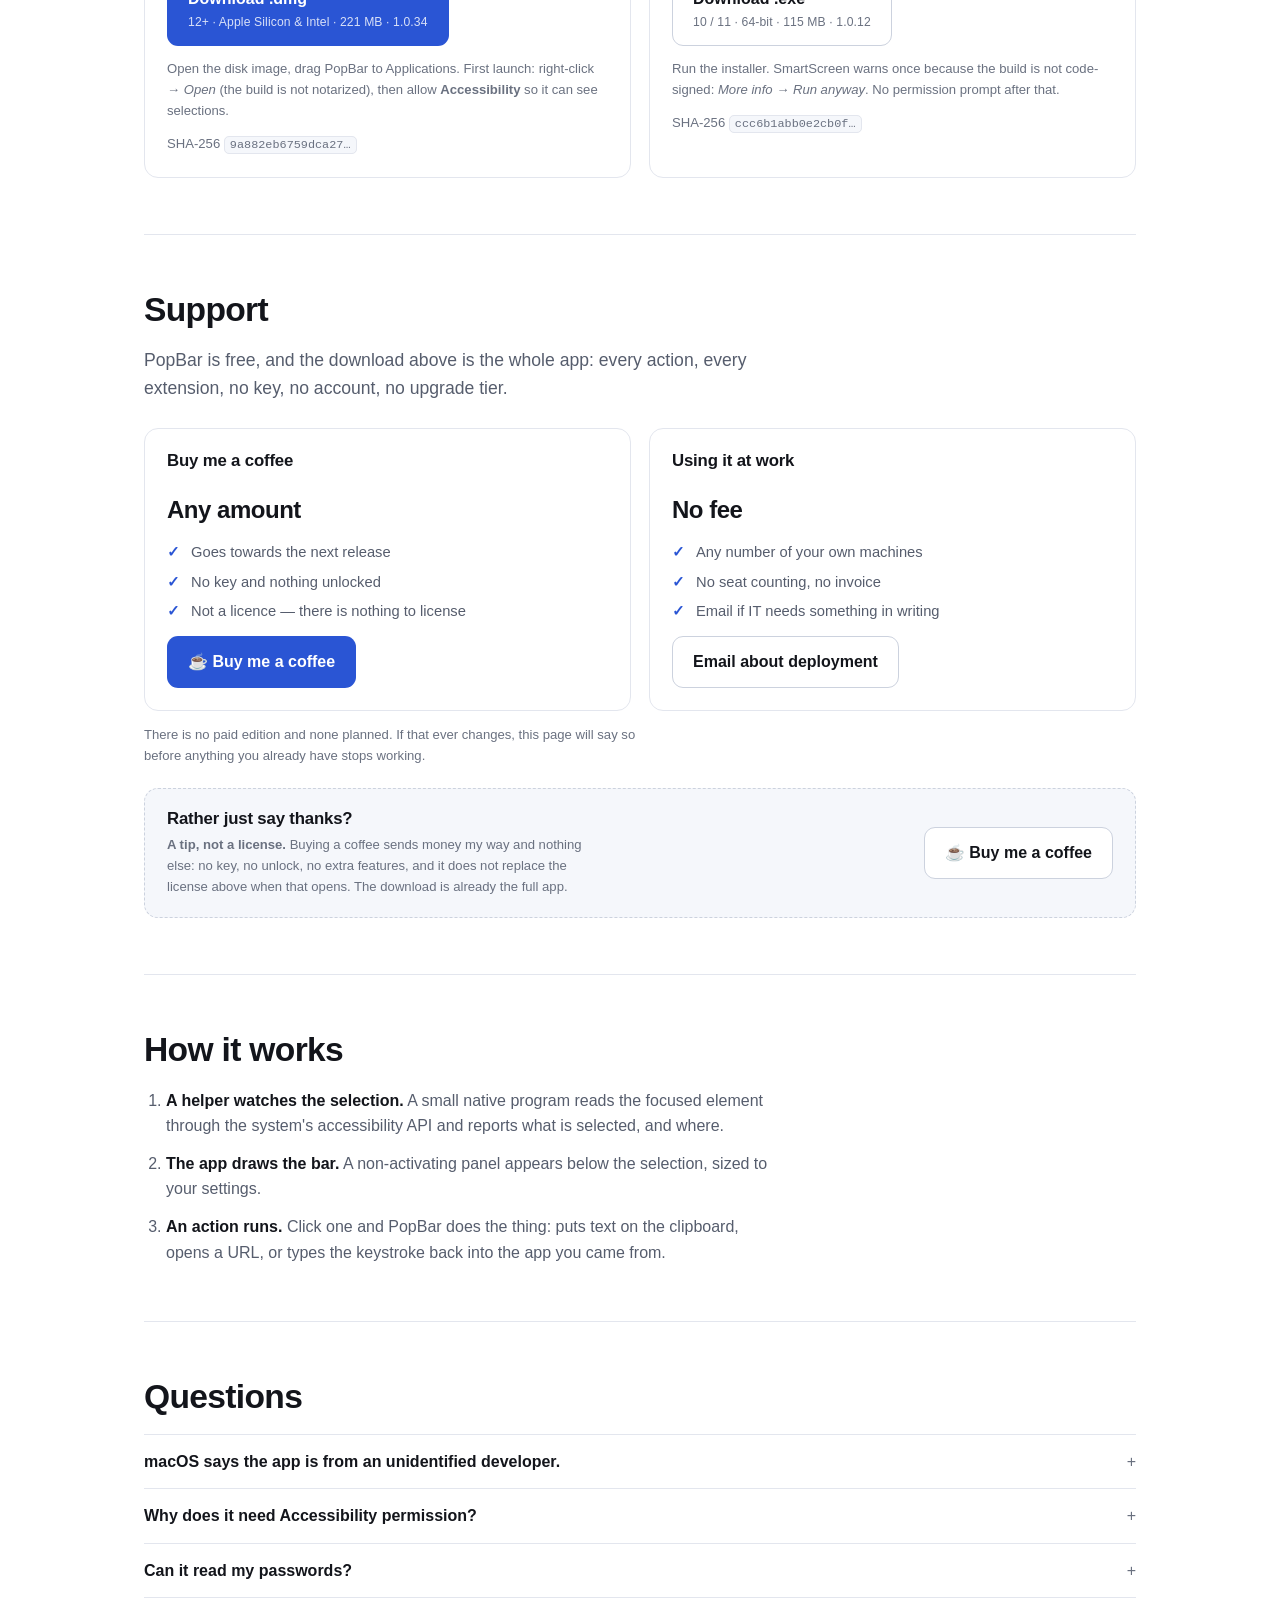
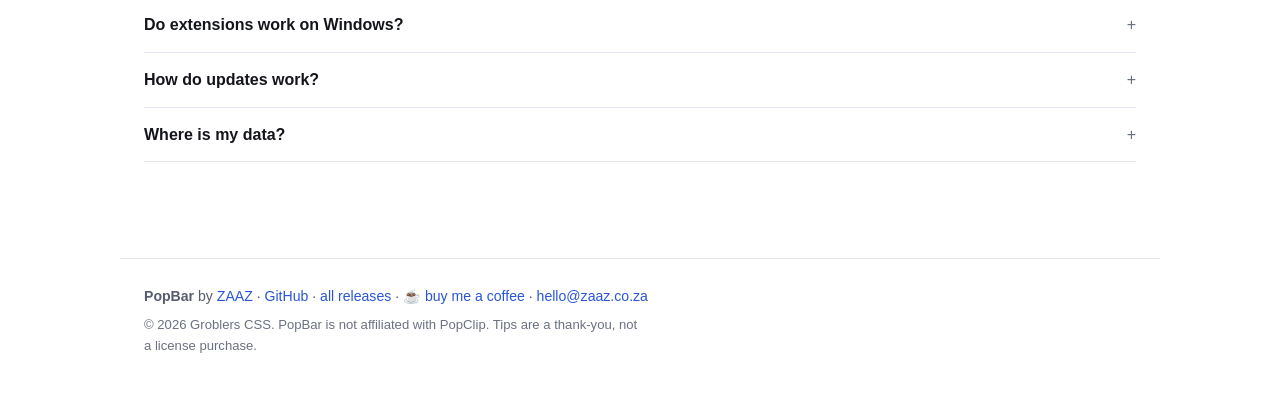
==== commit 6252480d: "Site: PopBar 1.0.34" ====
--- a/web/index.html
+++ b/web/index.html
@@ -120,7 +120,7 @@
         <span class="btn-meta" data-role="meta">64-bit</span>
       </a>
     </div>
-    <p class="fineprint">Version <span data-version>1.0.33</span> · free · <a href="https://github.com/HybridRCG/PopBar" rel="noopener">GitHub</a></p>
+    <p class="fineprint">Version <span data-version>1.0.34</span> · free · <a href="https://github.com/HybridRCG/PopBar" rel="noopener">GitHub</a></p>
 
     <div class="demo">
       <div class="demo-text">
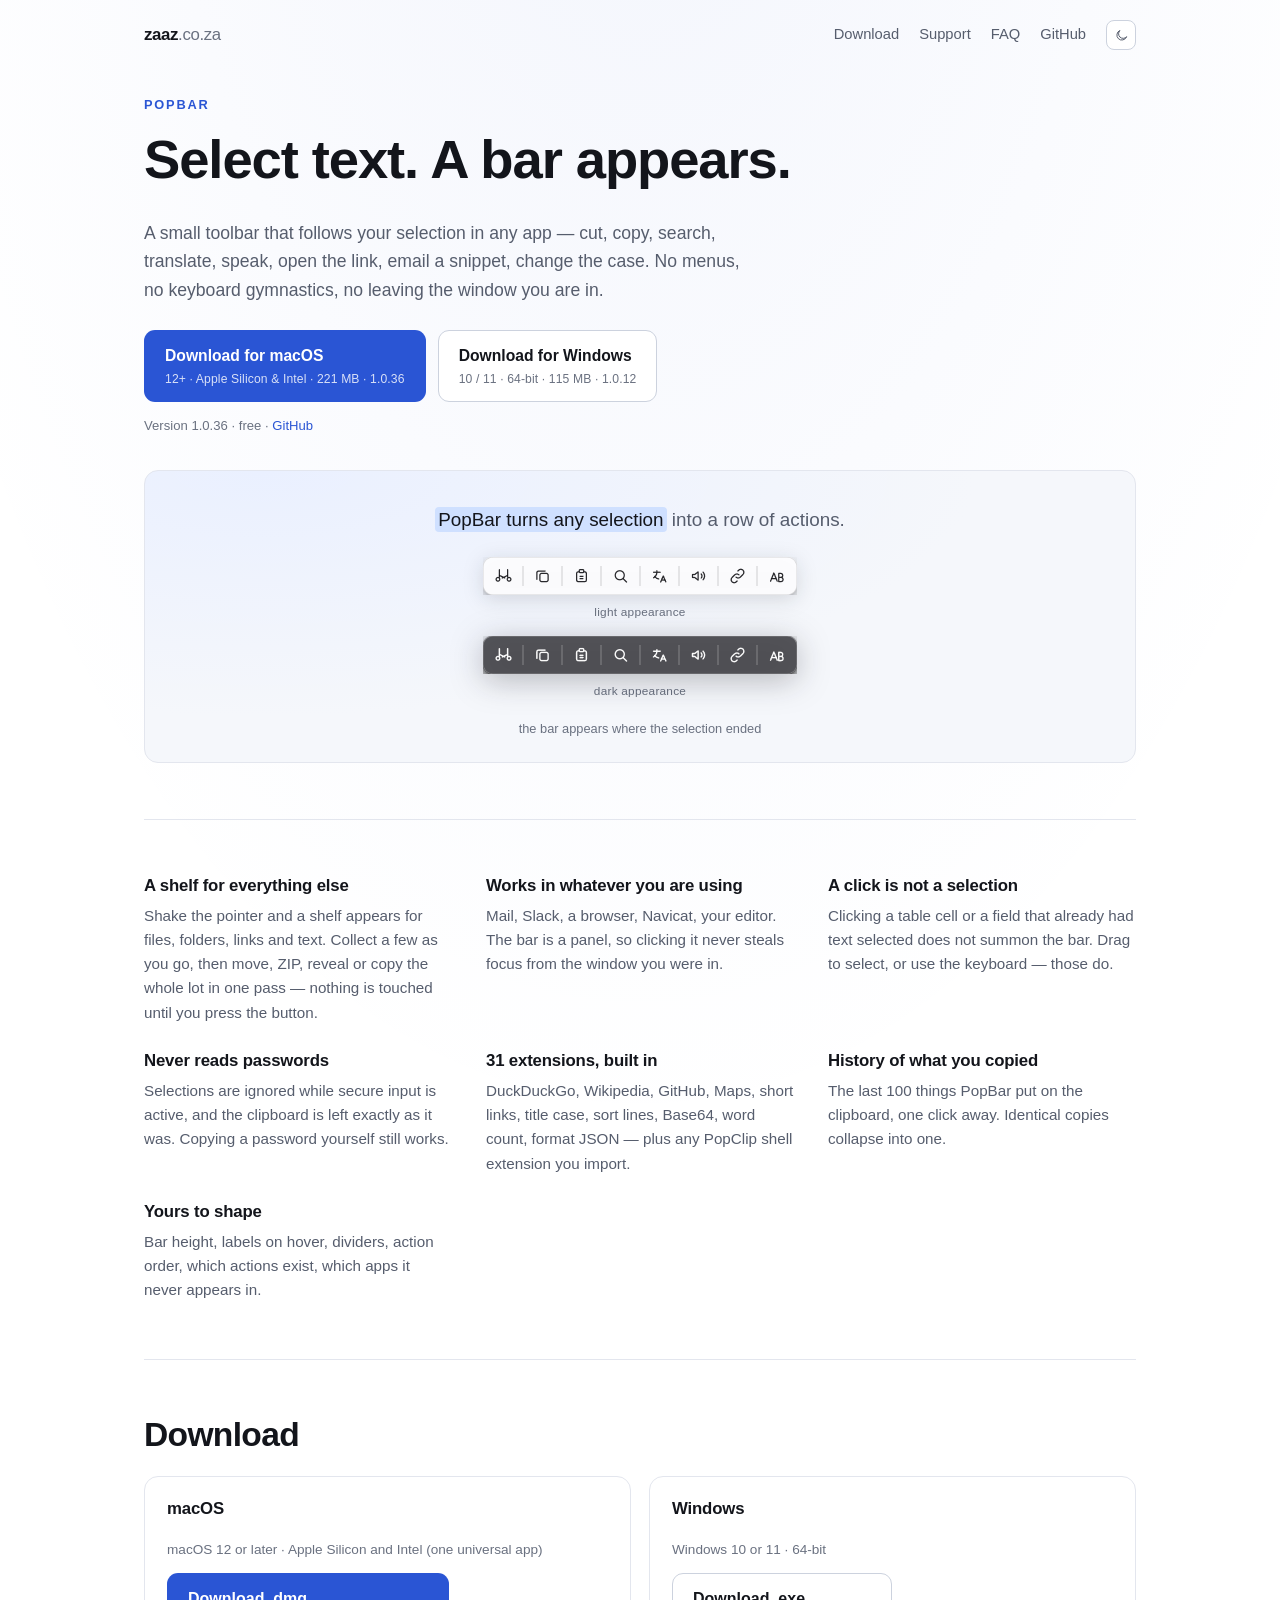
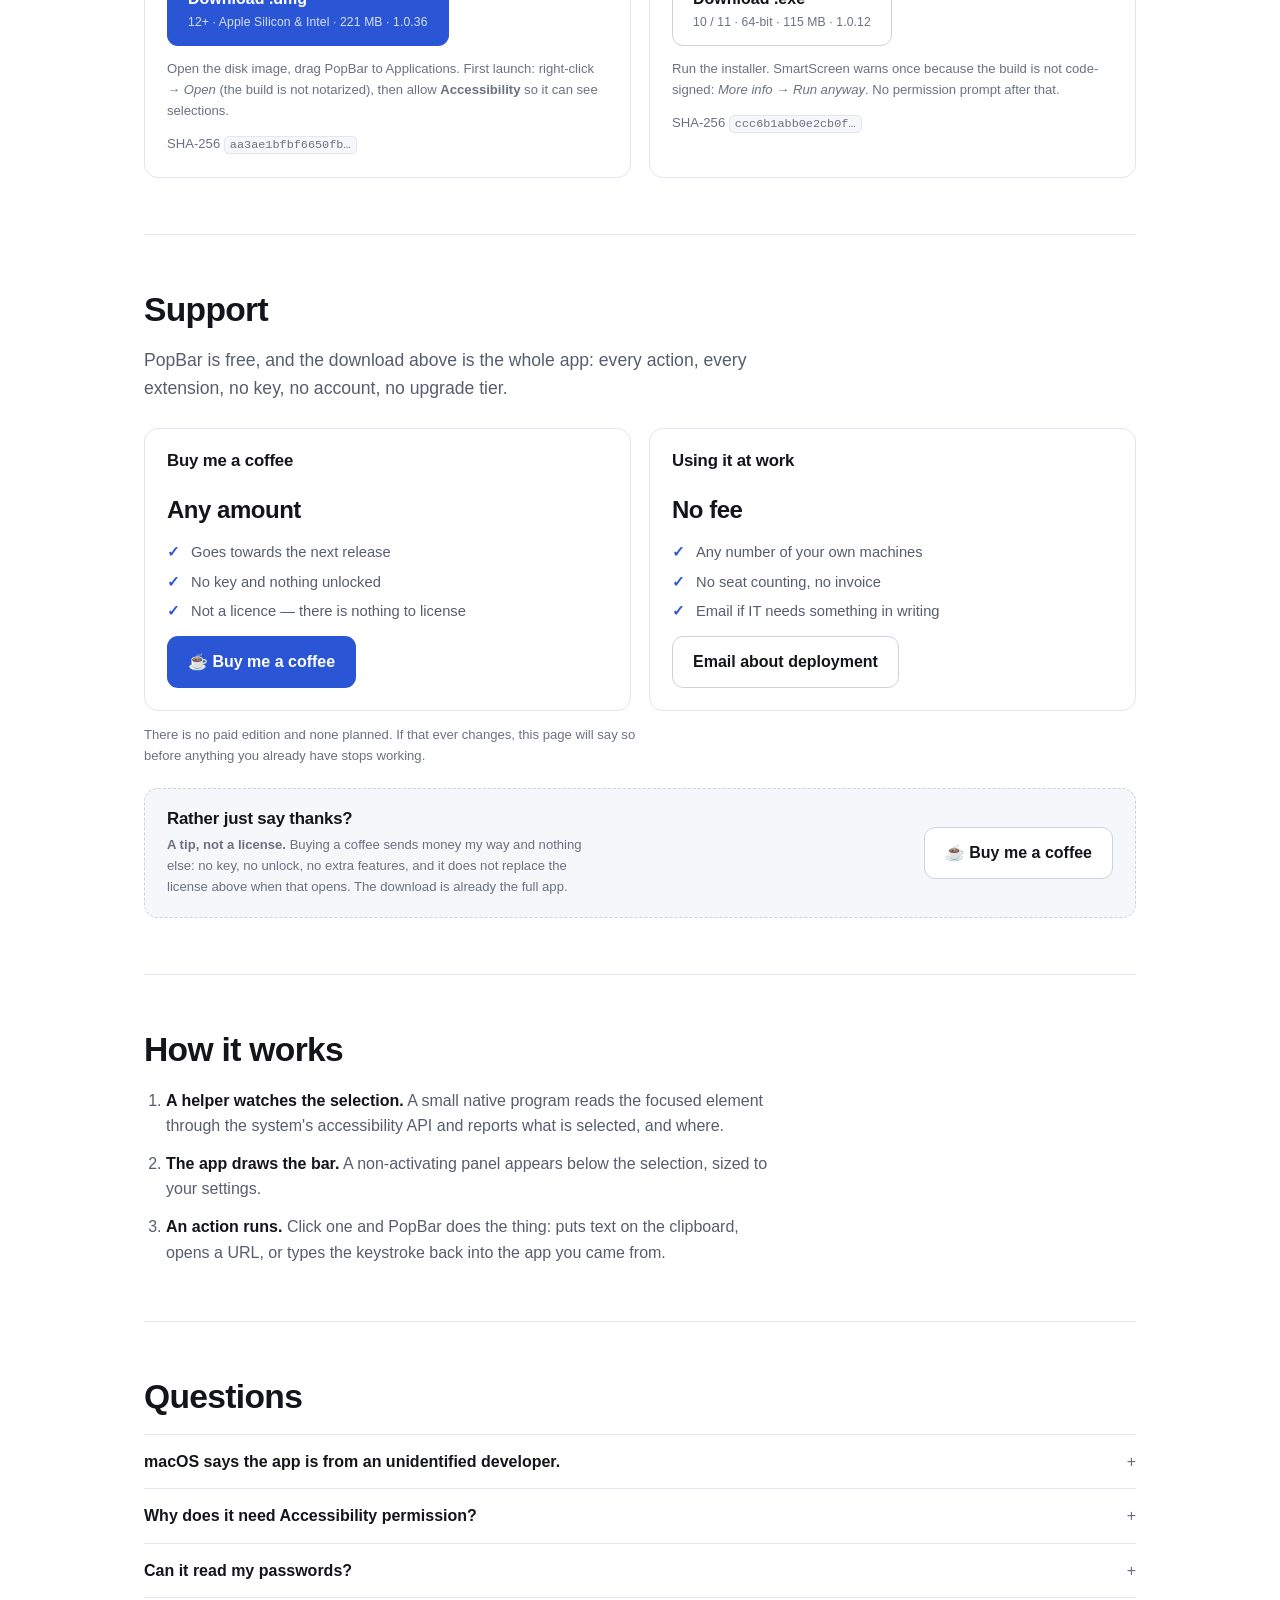
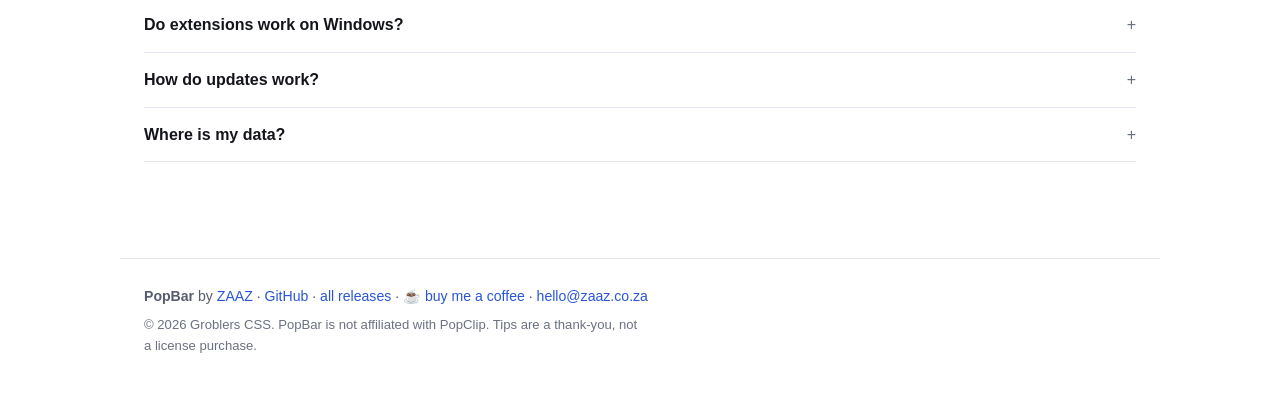
==== commit ae04622f: "Site: PopBar 1.0.36" ====
--- a/web/index.html
+++ b/web/index.html
@@ -120,7 +120,7 @@
         <span class="btn-meta" data-role="meta">64-bit</span>
       </a>
     </div>
-    <p class="fineprint">Version <span data-version>1.0.34</span> · free · <a href="https://github.com/HybridRCG/PopBar" rel="noopener">GitHub</a></p>
+    <p class="fineprint">Version <span data-version>1.0.36</span> · free · <a href="https://github.com/HybridRCG/PopBar" rel="noopener">GitHub</a></p>
 
     <div class="demo">
       <div class="demo-text">
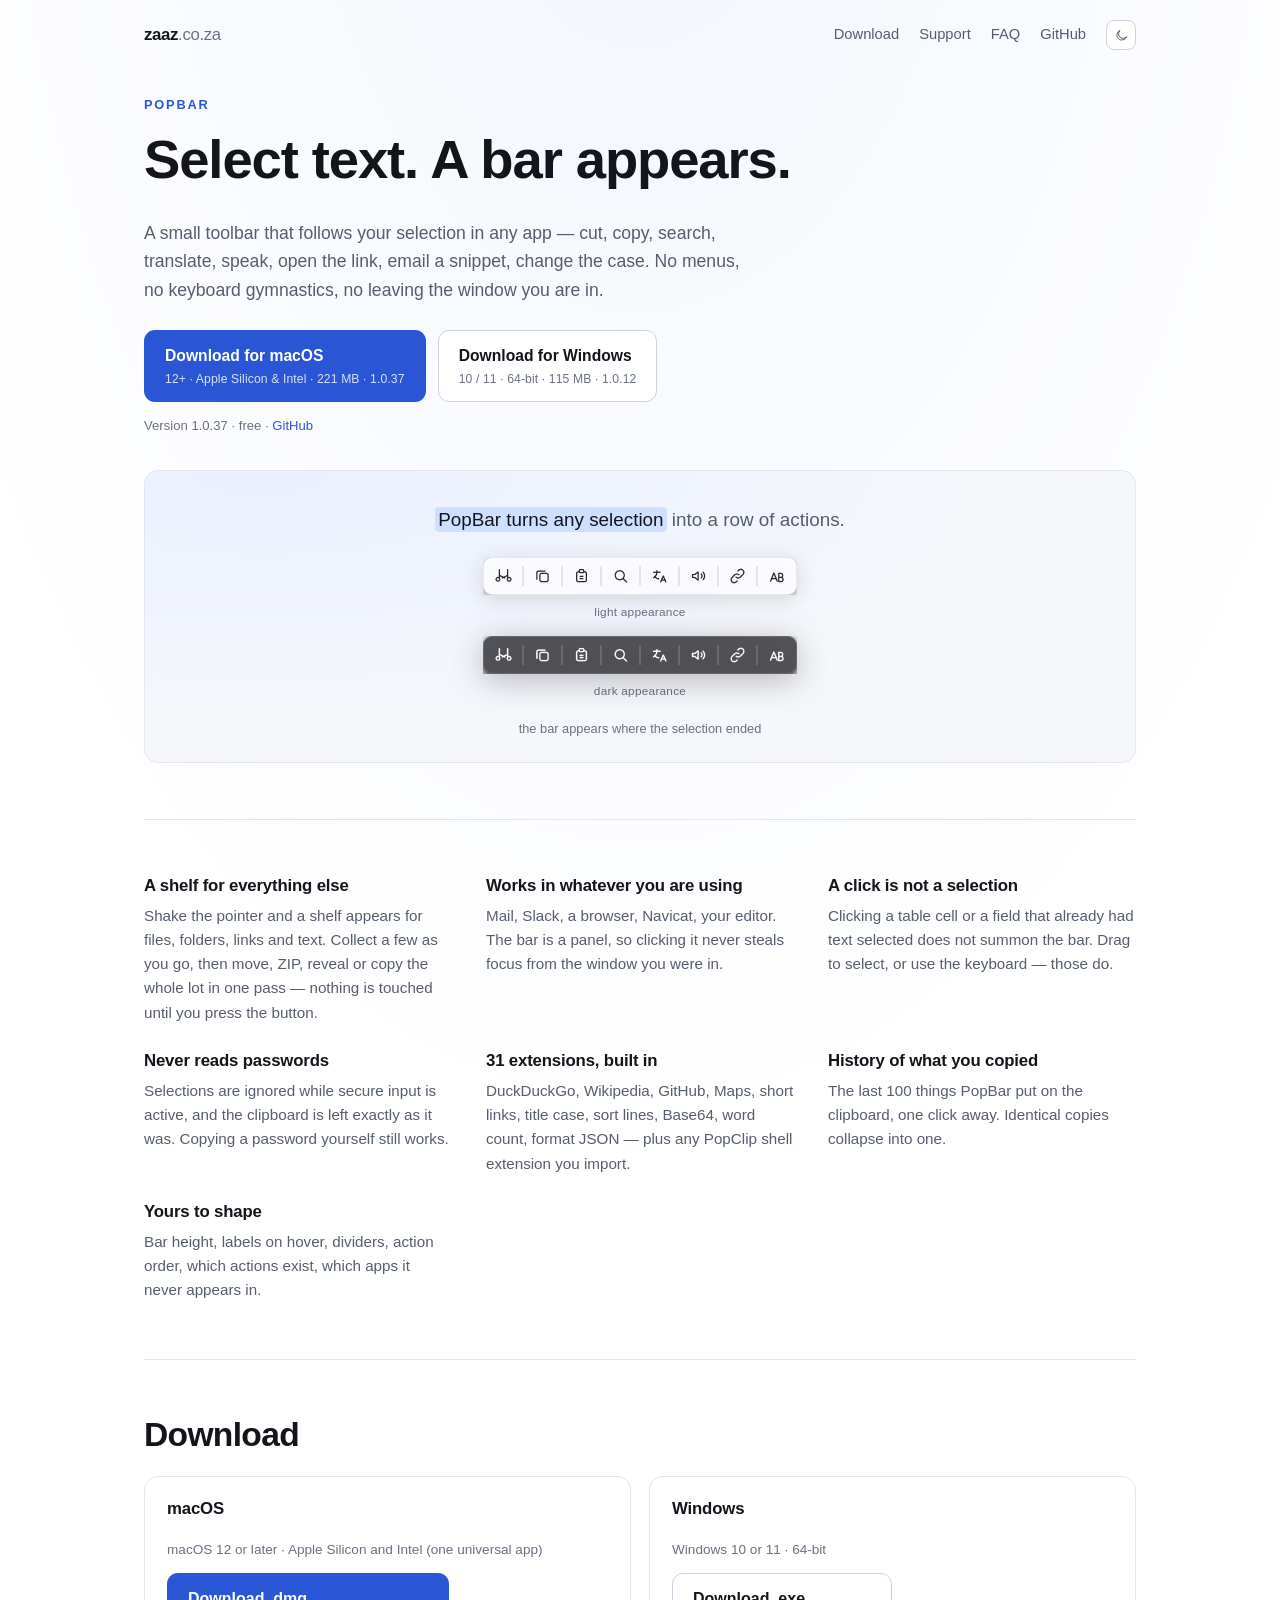
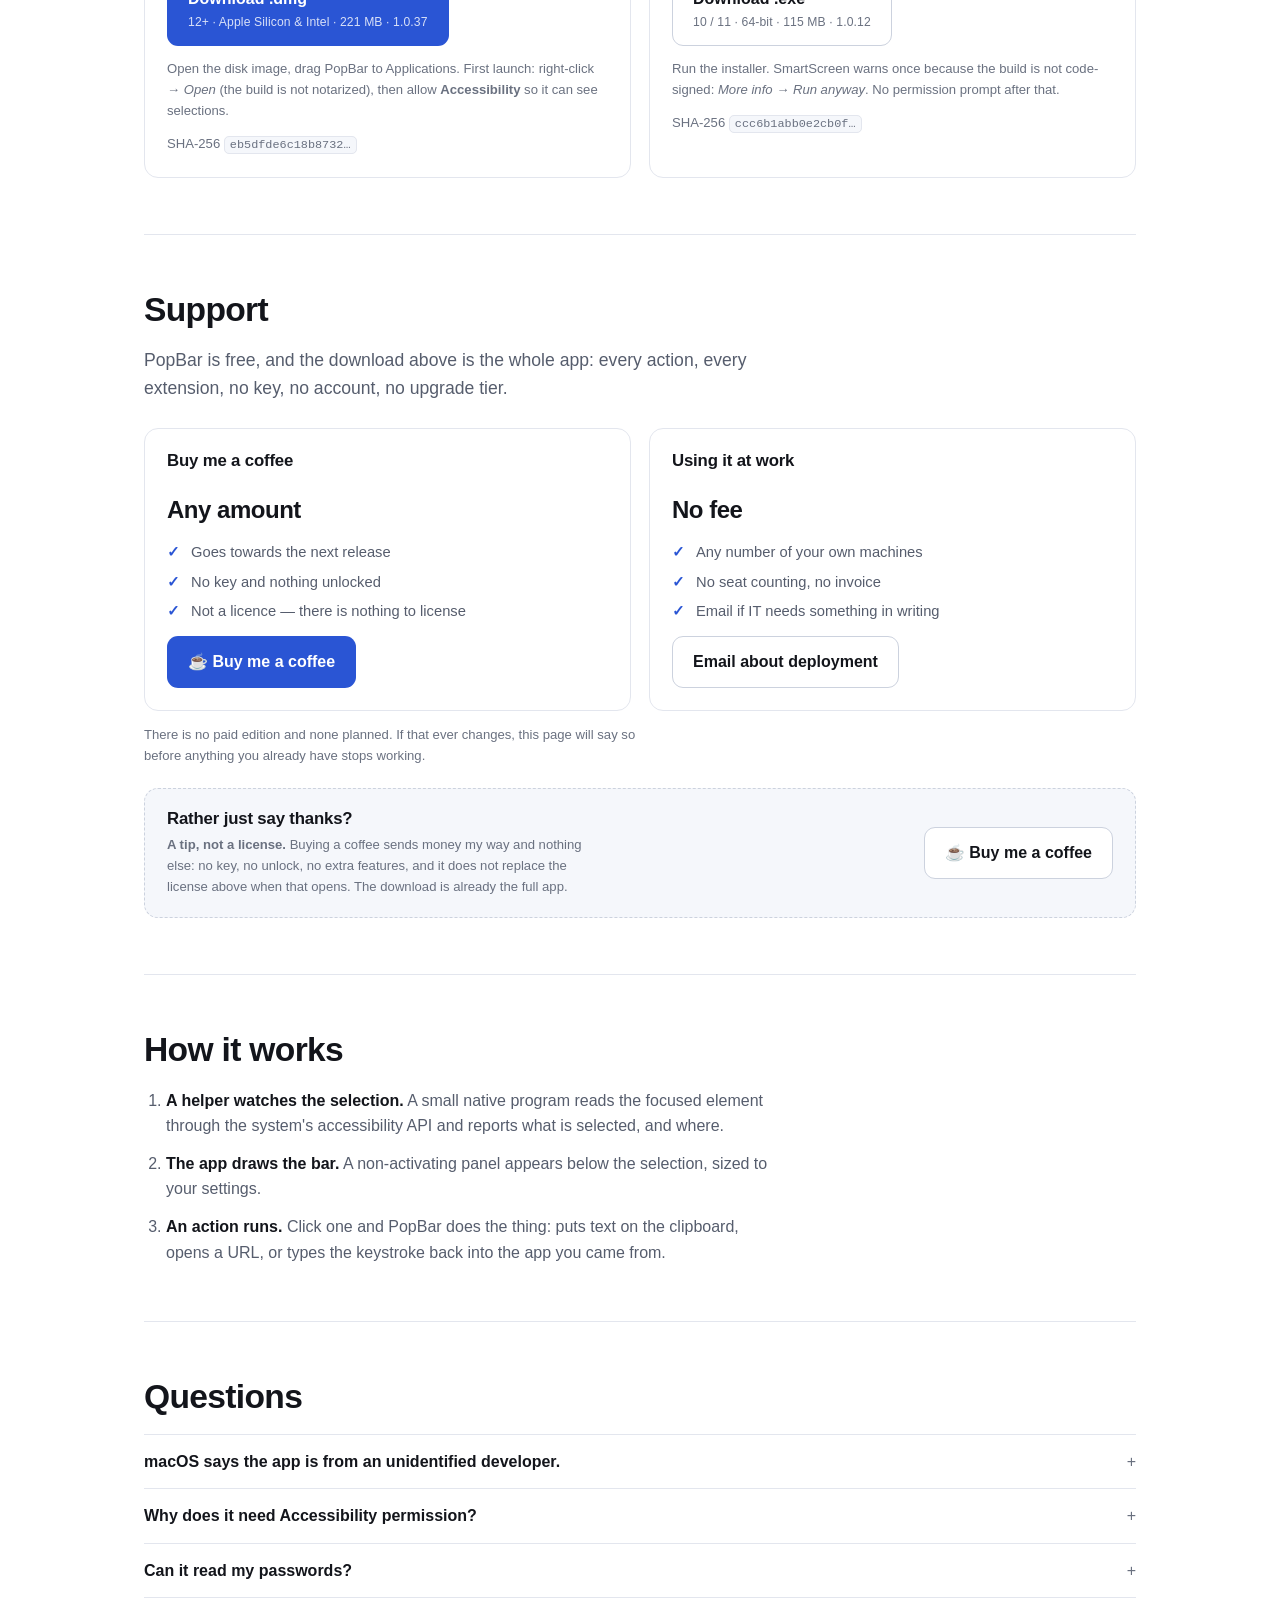
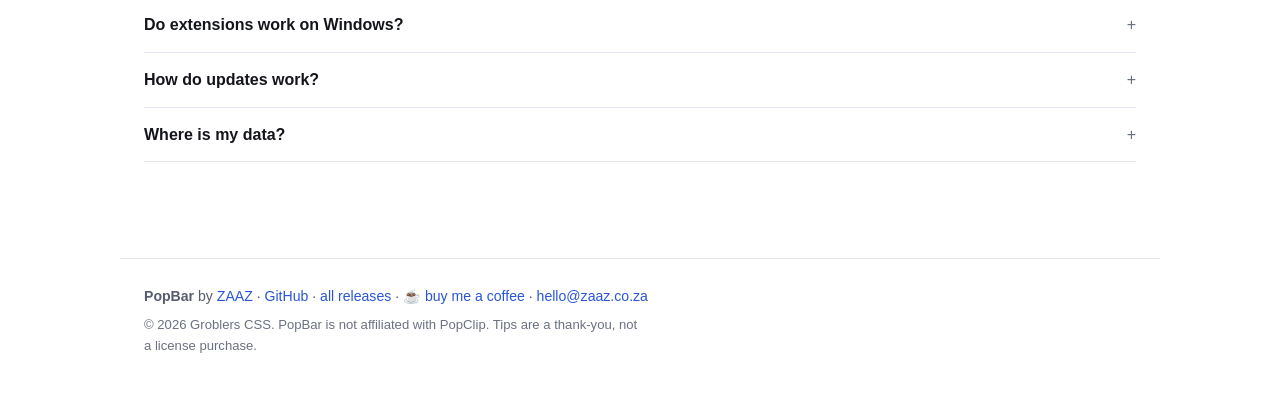
==== commit 0fd2f52c: "Site: PopBar 1.0.37" ====
--- a/web/index.html
+++ b/web/index.html
@@ -120,7 +120,7 @@
         <span class="btn-meta" data-role="meta">64-bit</span>
       </a>
     </div>
-    <p class="fineprint">Version <span data-version>1.0.36</span> · free · <a href="https://github.com/HybridRCG/PopBar" rel="noopener">GitHub</a></p>
+    <p class="fineprint">Version <span data-version>1.0.37</span> · free · <a href="https://github.com/HybridRCG/PopBar" rel="noopener">GitHub</a></p>
 
     <div class="demo">
       <div class="demo-text">
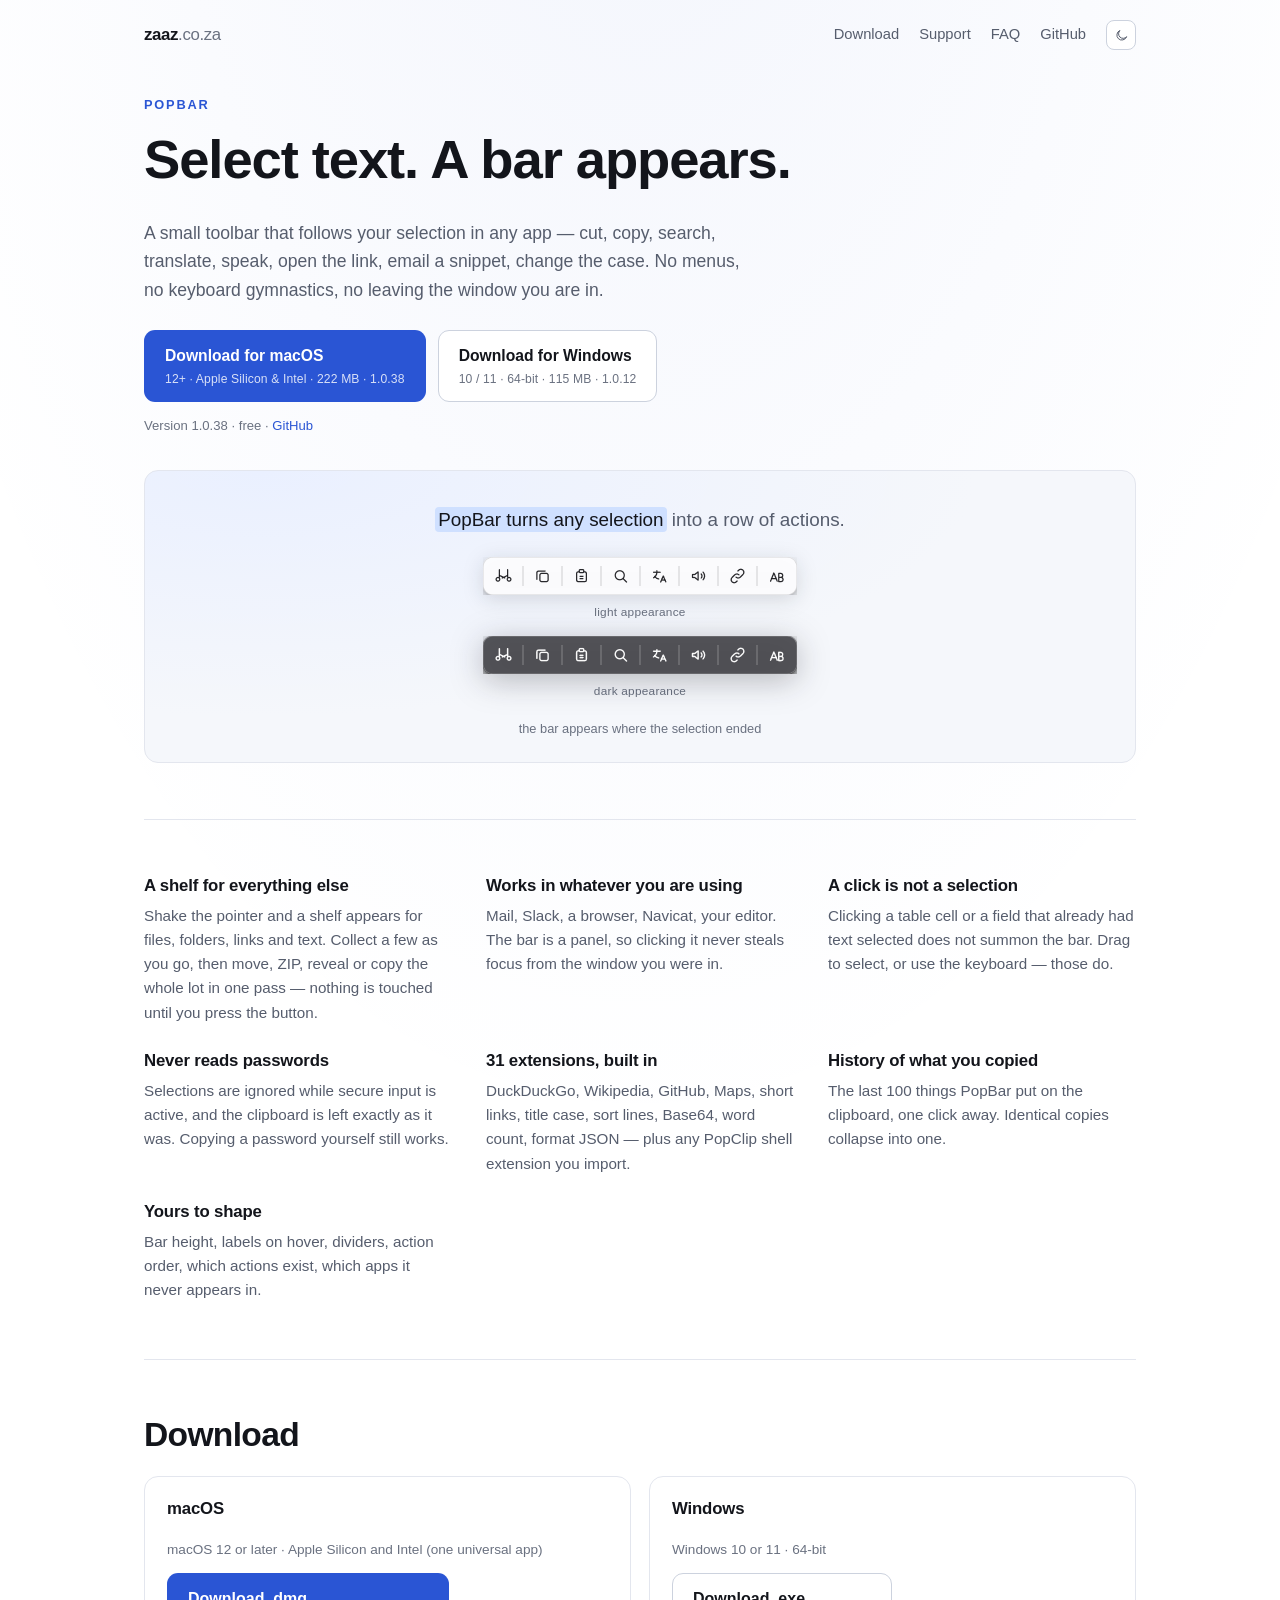
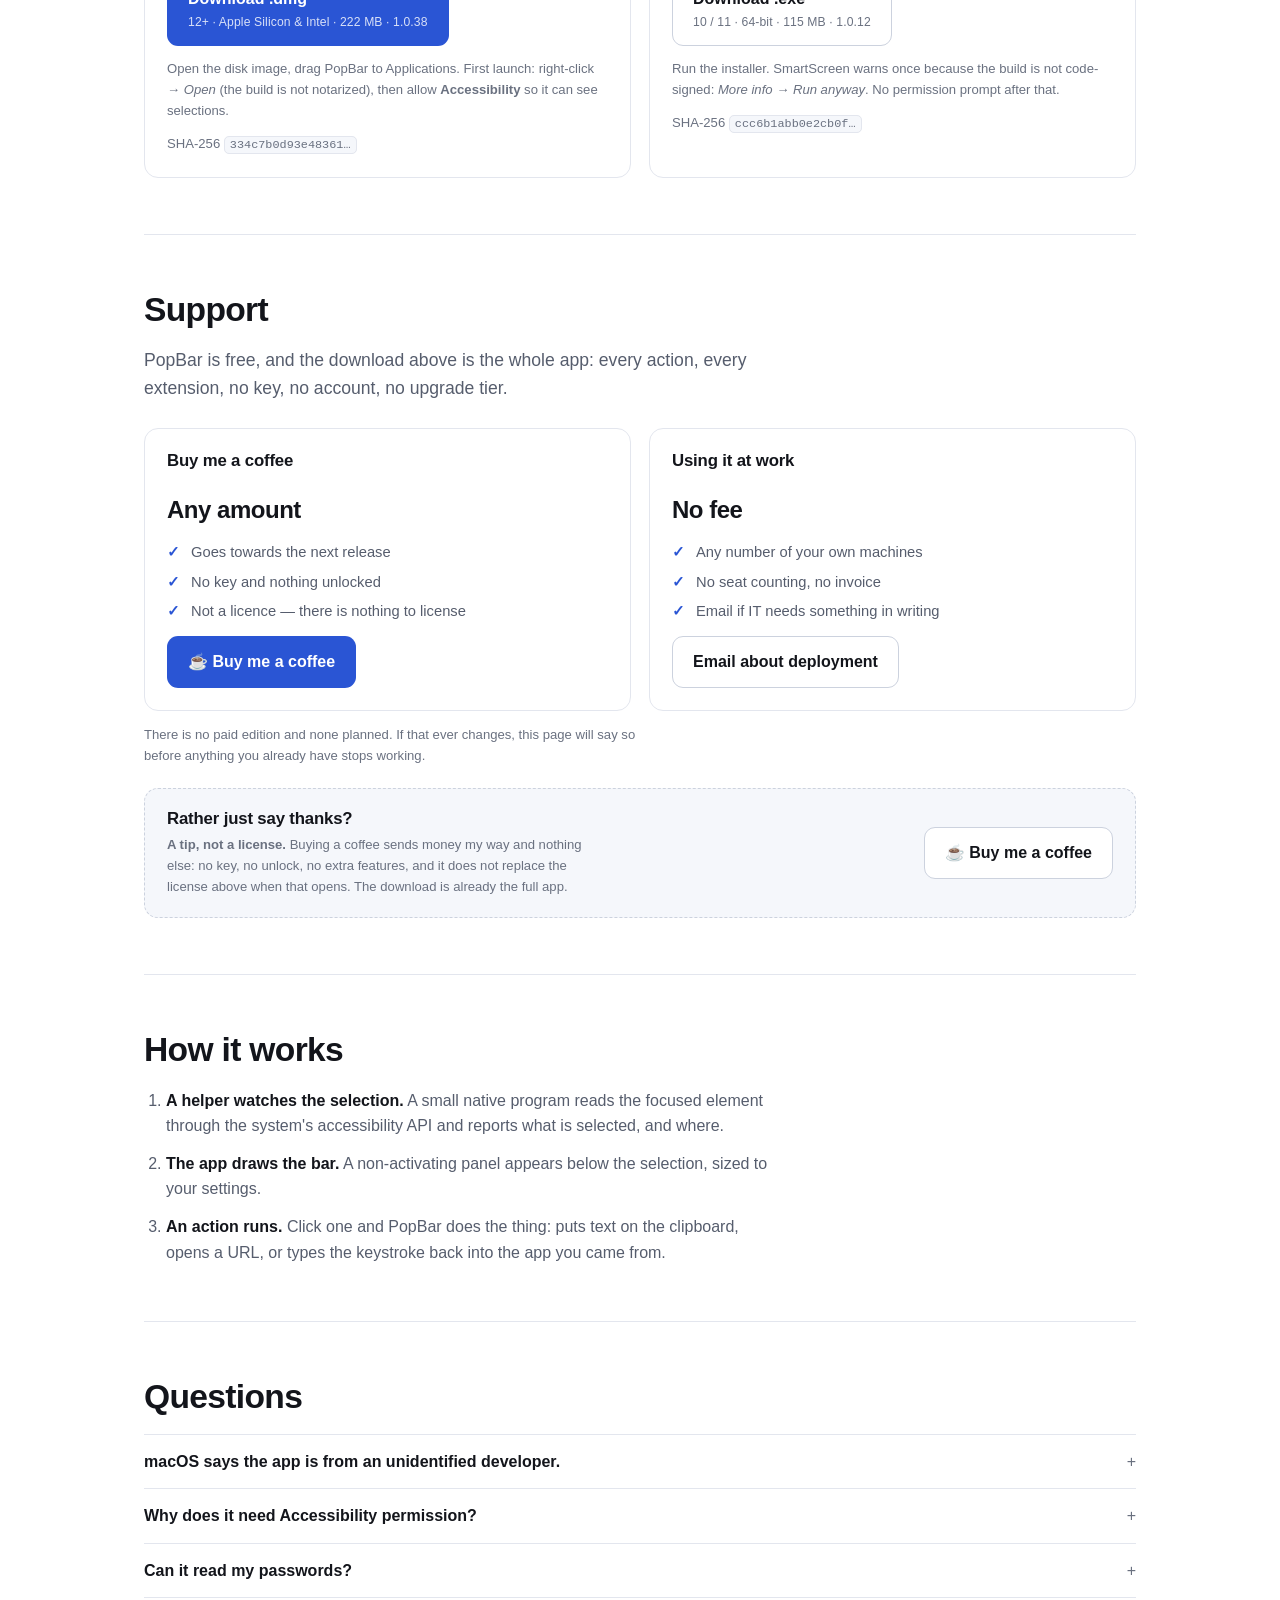
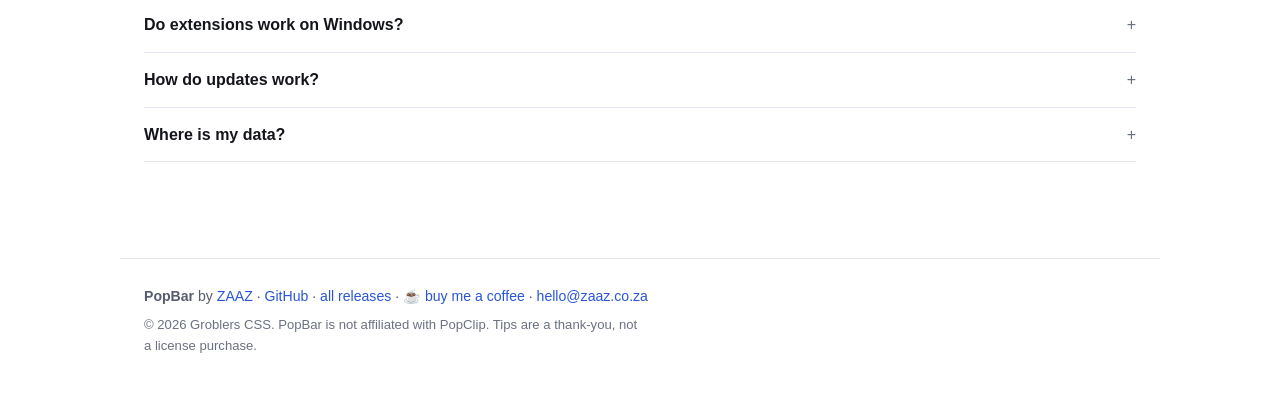
==== commit 1a452cae: "Site: PopBar 1.0.38" ====
--- a/web/index.html
+++ b/web/index.html
@@ -120,7 +120,7 @@
         <span class="btn-meta" data-role="meta">64-bit</span>
       </a>
     </div>
-    <p class="fineprint">Version <span data-version>1.0.37</span> · free · <a href="https://github.com/HybridRCG/PopBar" rel="noopener">GitHub</a></p>
+    <p class="fineprint">Version <span data-version>1.0.38</span> · free · <a href="https://github.com/HybridRCG/PopBar" rel="noopener">GitHub</a></p>
 
     <div class="demo">
       <div class="demo-text">
